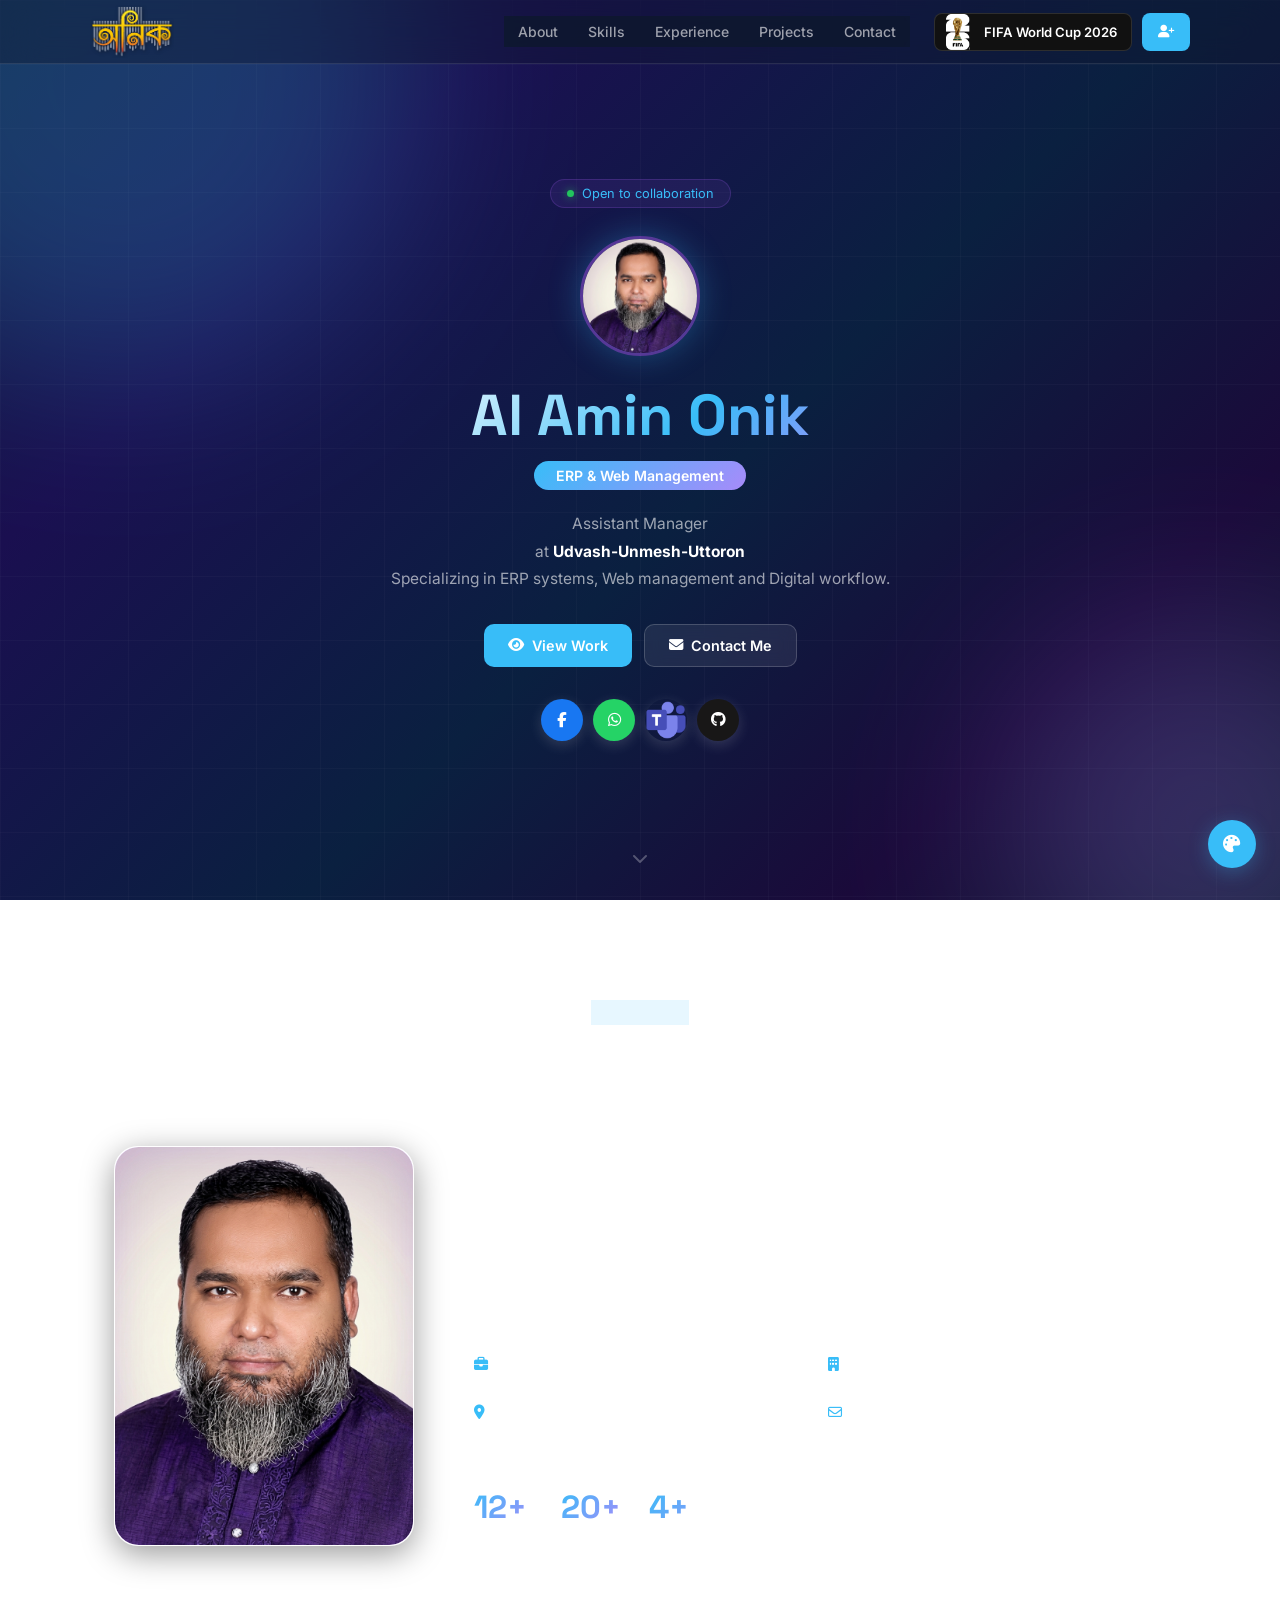
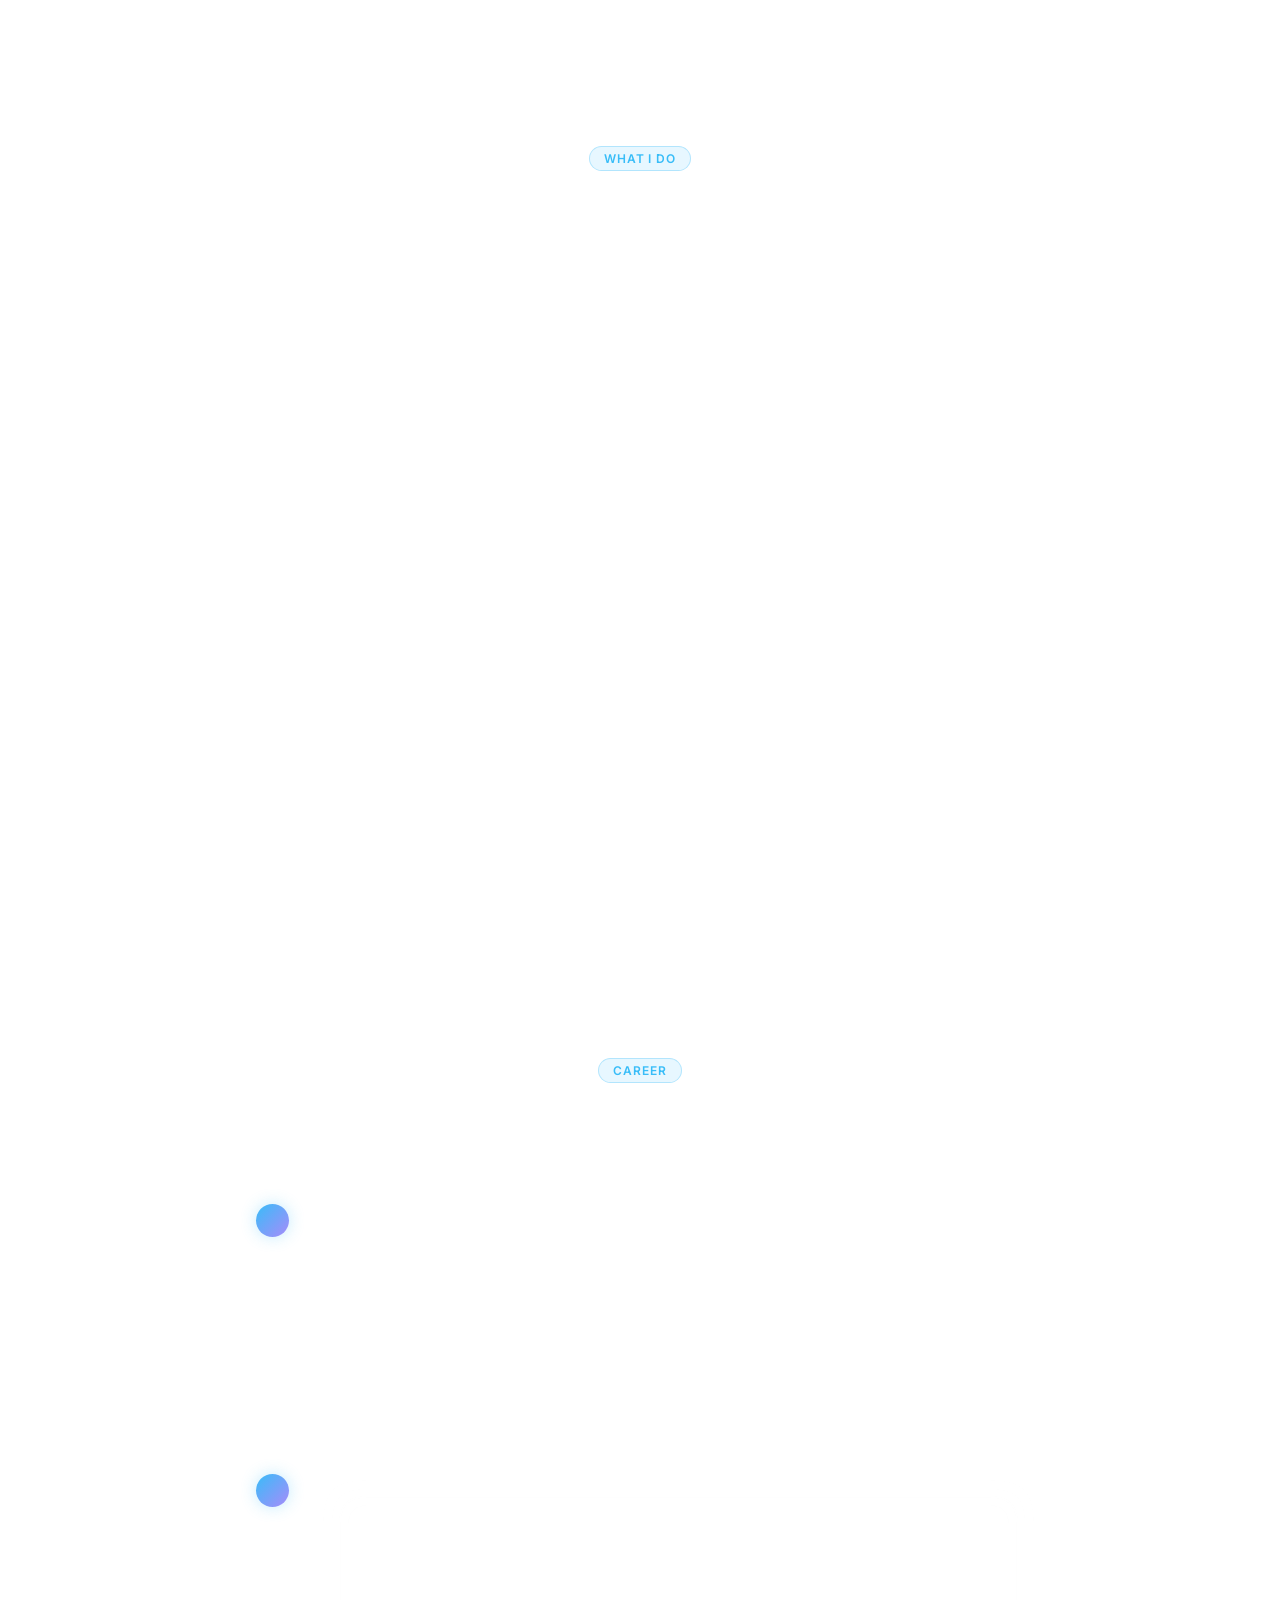
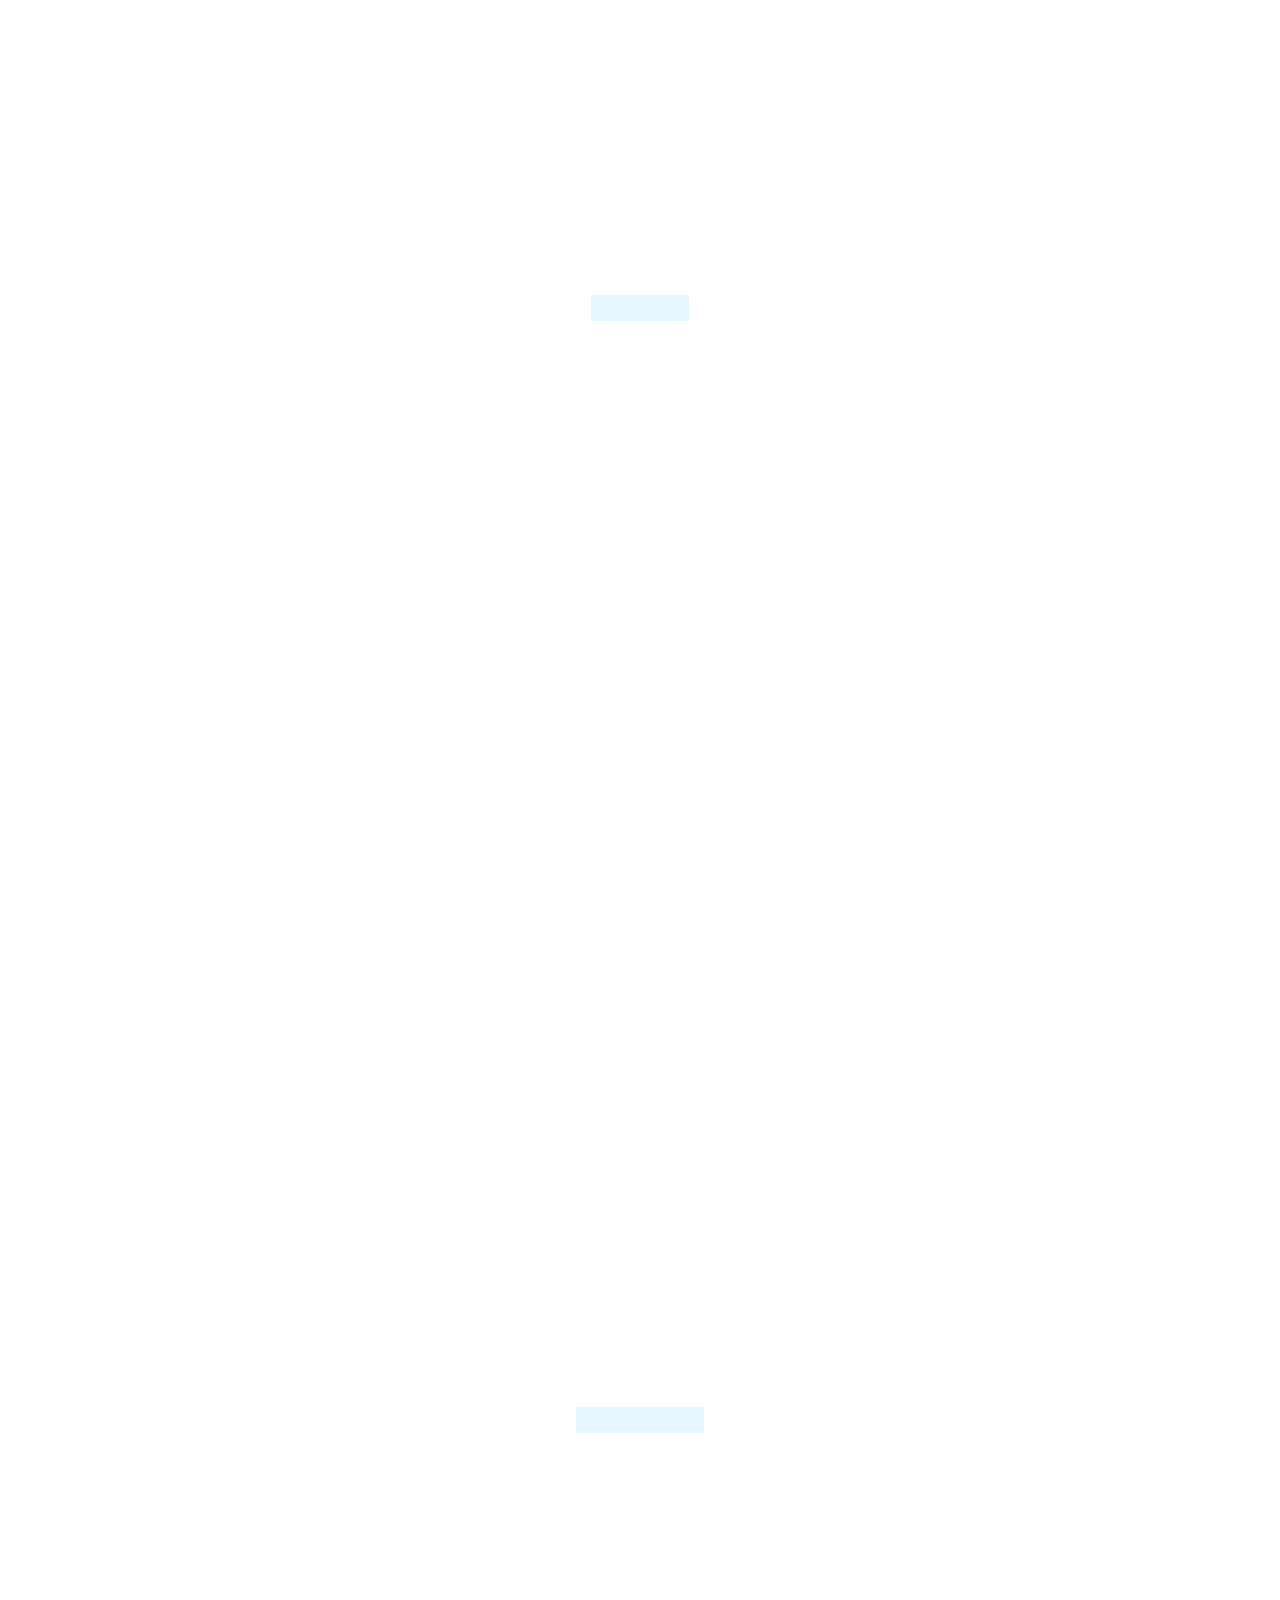
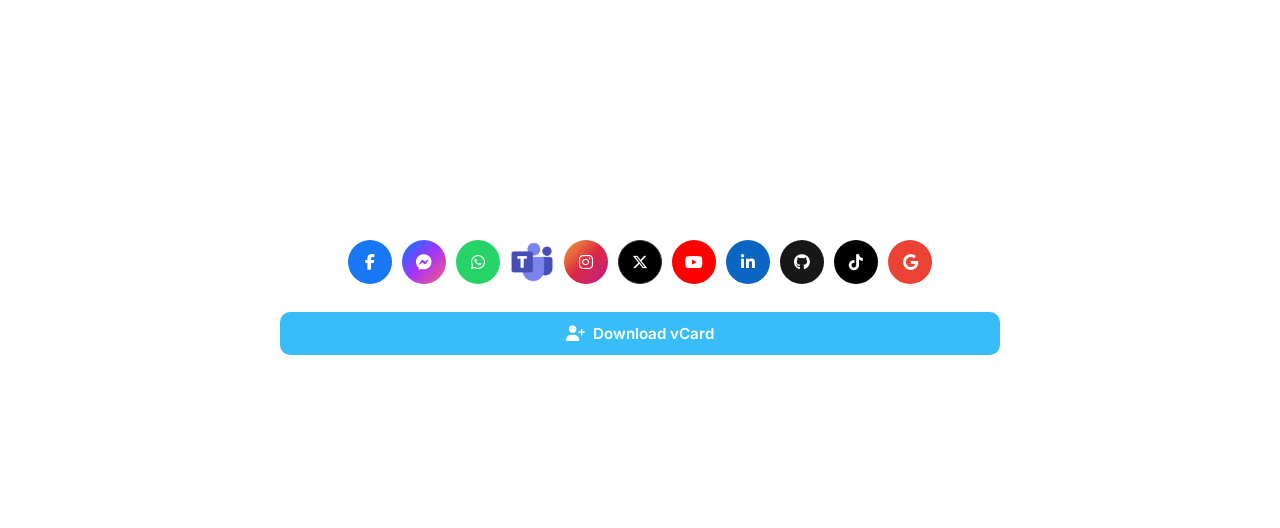
==== index.html @ 492d25c2 "Initial commit: Al Amin Onik Portfolio Dark & Modern single page portfolio with Glass theme default." ====
<!DOCTYPE html>
<html lang="en" data-theme="glass">
<head>
  <meta charset="UTF-8" />
  <meta name="viewport" content="width=device-width, initial-scale=1.0" />
  <meta name="description" content="Al Amin Onik – ERP & Web Management Professional | Portfolio" />

  <!-- Open Graph -->
  <meta property="og:title" content="Al Amin Onik – Portfolio" />
  <meta property="og:description" content="ERP & Web Management Professional | Assistant Manager at Udvash" />
  <meta property="og:image" content="assets/profile.jpg" />
  <meta property="og:type" content="profile" />

  <title>Al Amin Onik | Portfolio</title>
  <link rel="icon" type="image/png" href="assets/OnikLogo.png" />

  <!-- Font Awesome 6 -->
  <link rel="stylesheet" href="https://cdnjs.cloudflare.com/ajax/libs/font-awesome/6.5.1/css/all.min.css" />

  <!-- Google Fonts -->
  <link rel="preconnect" href="https://fonts.googleapis.com" />
  <link rel="preconnect" href="https://fonts.gstatic.com" crossorigin />
  <link href="https://fonts.googleapis.com/css2?family=Inter:wght@300;400;500;600;700;800&family=Space+Grotesk:wght@400;500;600;700&display=swap" rel="stylesheet" />

  <link rel="stylesheet" href="style.css" />
</head>
<body>

  <!-- ======= LOADER ======= -->
  <div id="loader">
    <div class="loader-inner">
      <img src="assets/OnikLogo.png" alt="Logo" class="loader-logo" />
      <div class="loader-bar"><div class="loader-progress"></div></div>
    </div>
  </div>

  <!-- ======= NAVBAR ======= -->
  <nav class="navbar" id="navbar">
    <div class="nav-container">
      <a href="#hero" class="nav-logo">
        <img src="assets/HeaderLogo.png" alt="Onik Logo" />
      </a>

      <ul class="nav-links" id="navLinks">
        <li><a href="#about"      class="nav-link">About</a></li>
        <li><a href="#skills"     class="nav-link">Skills</a></li>
        <li><a href="#experience" class="nav-link">Experience</a></li>
        <li><a href="#projects"   class="nav-link">Projects</a></li>
        <li><a href="#contact"    class="nav-link">Contact</a></li>
      </ul>

      <div class="nav-actions">
        <a href="https://onikcreation.github.io/fifa-world-cup-2026/index.html" target="_blank" rel="noopener" class="nav-fifa-btn">
          <img src="assets/FifaWC26Logo.png" alt="FIFA WC26" class="fifa-btn-logo" />
          <span>FIFA World Cup 2026</span>
        </a>
        <button type="button" class="download-vcf-btn" onclick="downloadVCard()" title="Download vCard">
          <i class="fa-solid fa-user-plus"></i>
        </button>
        <button type="button" class="hamburger" id="hamburger" aria-label="Toggle menu" aria-expanded="false">
          <span></span><span></span><span></span>
        </button>
      </div>
    </div>
  </nav>

  <!-- ======= HERO ======= -->
  <section id="hero" class="hero-section">
    <div class="hero-bg">
      <div class="hero-grid"></div>
      <div class="hero-glow glow-1"></div>
      <div class="hero-glow glow-2"></div>
    </div>

    <div class="container">
      <div class="hero-content">
        <div class="hero-badge">
          <span class="badge-dot"></span> Open to collaboration
        </div>

        <div class="hero-photo-wrap">
          <img src="assets/profile.jpg" alt="Al Amin Onik" class="hero-photo"
               onerror="this.onerror=null;this.src='assets/profile.svg'" />
        </div>

        <h1 class="hero-name">Al Amin Onik</h1>

        <div class="hero-title-wrap">
          <span class="hero-title">ERP &amp; Web Management</span>
        </div>

        <p class="hero-bio">
          Assistant Manager<br>
          at <strong>Udvash-Unmesh-Uttoron</strong><br>
          Specializing in ERP systems, Web management and Digital workflow.
        </p>

        <div class="hero-actions">
          <a href="#projects" class="btn btn-primary">
            <i class="fa-solid fa-eye"></i> View Work
          </a>
          <a href="#contact" class="btn btn-outline">
            <i class="fa-solid fa-envelope"></i> Contact Me
          </a>
        </div>

        <div class="hero-socials">
          <a href="https://www.facebook.com/onik786" target="_blank" rel="noopener" aria-label="Facebook" class="facebook">
            <i class="fa-brands fa-facebook-f"></i>
          </a>
          <a href="https://wa.me/8801313368630" target="_blank" rel="noopener" aria-label="WhatsApp" class="whatsapp">
            <i class="fa-brands fa-whatsapp"></i>
          </a>
          <a href="https://teams.live.com/l/invite/FEAz8-UecUYGnyGOQ?v=g1" target="_blank" rel="noopener" aria-label="Teams" class="teams">
            <img src="assets/teams.png" alt="Teams" />
          </a>
          <a href="https://github.com/onikcreation" target="_blank" rel="noopener" aria-label="GitHub" class="github">
            <i class="fa-brands fa-github"></i>
          </a>
        </div>
      </div>
    </div>

    <a href="#about" class="scroll-down" aria-label="Scroll to About">
      <i class="fa-solid fa-chevron-down"></i>
    </a>
  </section>

  <!-- ======= ABOUT ======= -->
  <section id="about" class="section about-section">
    <div class="container">
      <div class="section-header" data-aos>
        <span class="section-tag">Who I Am</span>
        <h2 class="section-title">About Me</h2>
      </div>

      <div class="about-grid" data-aos>
        <div class="about-image-wrap">
          <img src="assets/profile.jpg" alt="Al Amin Onik"
               onerror="this.onerror=null;this.src='assets/profile.svg'" />
          <div class="about-image-frame"></div>
        </div>

        <div class="about-content">
          <p class="about-text">
            I'm a tech-focused professional with hands-on experience in <strong>ERP systems</strong> and
            <strong>web management</strong>. Currently working as Assistant Manager at
            Udvash-Unmesh-Uttoron, one of Bangladesh's leading educational organizations.
          </p>
          <p class="about-text">
            My work involves managing enterprise software, overseeing web operations, and building
            digital solutions that streamline organizational workflows. I enjoy bridging the gap
            between technology and business needs.
          </p>

          <div class="about-details">
            <div class="about-detail-item">
              <i class="fa-solid fa-briefcase"></i>
              <div>
                <span class="detail-label">Current Role</span>
                <span class="detail-value">Asst. Manager ERP &amp; Web</span>
              </div>
            </div>
            <div class="about-detail-item">
              <i class="fa-solid fa-building"></i>
              <div>
                <span class="detail-label">Organization</span>
                <span class="detail-value">Udvash-Unmesh-Uttoron</span>
              </div>
            </div>
            <div class="about-detail-item">
              <i class="fa-solid fa-location-dot"></i>
              <div>
                <span class="detail-label">Location</span>
                <span class="detail-value">Dhaka, Bangladesh</span>
              </div>
            </div>
            <div class="about-detail-item">
              <i class="fa-regular fa-envelope"></i>
              <div>
                <span class="detail-label">Email</span>
                <span class="detail-value">anik@udvash.com</span>
              </div>
            </div>
          </div>

          <div class="about-stats">
            <div class="stat-item">
              <span class="stat-num">12+</span>
              <span class="stat-label">Years Exp.</span>
            </div>
            <div class="stat-item">
              <span class="stat-num">20+</span>
              <span class="stat-label">Projects</span>
            </div>
            <div class="stat-item">
              <span class="stat-num">4+</span>
              <span class="stat-label">Organizations</span>
            </div>
          </div>
        </div>
      </div>
    </div>
  </section>

  <!-- ======= SKILLS ======= -->
  <section id="skills" class="section skills-section">
    <div class="container">
      <div class="section-header" data-aos>
        <span class="section-tag">What I Do</span>
        <h2 class="section-title">Skills &amp; Expertise</h2>
      </div>

      <div class="skills-grid" data-aos>

        <div class="skill-card">
          <div class="skill-icon"><i class="fa-solid fa-server"></i></div>
          <h3>ERP Systems</h3>
          <p>Enterprise Resource Planning implementation, management, and support for large-scale organizations.</p>
          <div class="skill-tags">
            <span>ERP Management</span>
            <span>Database</span>
            <span>System Admin</span>
          </div>
        </div>

        <div class="skill-card">
          <div class="skill-icon"><i class="fa-solid fa-globe"></i></div>
          <h3>Web Management</h3>
          <p>Website management, content management systems, and web operations for institutional platforms.</p>
          <div class="skill-tags">
            <span>CMS</span>
            <span>WordPress</span>
            <span>Web Ops</span>
          </div>
        </div>

        <div class="skill-card">
          <div class="skill-icon"><i class="fa-solid fa-code"></i></div>
          <h3>Web Development</h3>
          <p>Building clean, responsive web interfaces with modern HTML, CSS, and JavaScript.</p>
          <div class="skill-tags">
            <span>HTML / CSS</span>
            <span>JavaScript</span>
            <span>Responsive</span>
          </div>
        </div>

        <div class="skill-card">
          <div class="skill-icon"><i class="fa-solid fa-users-gear"></i></div>
          <h3>Team Management</h3>
          <p>Leading technical teams, coordinating cross-functional projects, and managing IT operations.</p>
          <div class="skill-tags">
            <span>Leadership</span>
            <span>Coordination</span>
            <span>Operations</span>
          </div>
        </div>

        <div class="skill-card">
          <div class="skill-icon"><i class="fa-solid fa-chart-line"></i></div>
          <h3>Digital Strategy</h3>
          <p>Planning and executing digital transformation initiatives and process optimization.</p>
          <div class="skill-tags">
            <span>Process Design</span>
            <span>Analytics</span>
            <span>Automation</span>
          </div>
        </div>

        <div class="skill-card">
          <div class="skill-icon"><i class="fa-solid fa-shield-halved"></i></div>
          <h3>IT Administration</h3>
          <p>System administration, security management, and infrastructure maintenance.</p>
          <div class="skill-tags">
            <span>Security</span>
            <span>Networking</span>
            <span>Maintenance</span>
          </div>
        </div>

      </div>
    </div>
  </section>

  <!-- ======= EXPERIENCE ======= -->
  <section id="experience" class="section experience-section">
    <div class="container">
      <div class="section-header" data-aos>
        <span class="section-tag">Career</span>
        <h2 class="section-title">Work Experience</h2>
      </div>

      <div class="timeline" data-aos>

        <div class="timeline-item">
          <div class="timeline-dot"></div>
          <div class="timeline-card">
            <div class="timeline-header">
              <div>
                <h3 class="timeline-role">Assistant Manager – ERP &amp; Web Management</h3>
                <p class="timeline-company">
                  <i class="fa-solid fa-building"></i> Udvash-Unmesh-Uttoron
                </p>
              </div>
              <span class="timeline-period">2022 — Present</span>
            </div>
            <ul class="timeline-duties">
              <li>Managing ERP systems and overseeing institutional web operations</li>
              <li>Coordinating technical teams for system maintenance and upgrades</li>
              <li>Developing and maintaining the organization's web platforms</li>
              <li>Streamlining digital workflows and internal processes</li>
            </ul>
            <div class="timeline-tags">
              <span>ERP</span><span>Web Management</span><span>Team Leadership</span>
            </div>
          </div>
        </div>

        <!-- এখানে আরও experience যোগ করুন -->
        <div class="timeline-item">
          <div class="timeline-dot"></div>
          <div class="timeline-card placeholder-card">
            <div class="timeline-header">
              <div>
                <h3 class="timeline-role">Previous Role</h3>
                <p class="timeline-company">
                  <i class="fa-solid fa-building"></i> Company Name
                </p>
              </div>
              <span class="timeline-period">Year — Year</span>
            </div>
            <ul class="timeline-duties">
              <li>Responsibility description</li>
              <li>Key achievement or task</li>
            </ul>
            <div class="timeline-tags">
              <span>Skill</span><span>Tool</span>
            </div>
          </div>
        </div>

      </div>
    </div>
  </section>

  <!-- ======= PROJECTS ======= -->
  <section id="projects" class="section projects-section">
    <div class="container">
      <div class="section-header" data-aos>
        <span class="section-tag">My Work</span>
        <h2 class="section-title">Projects</h2>
      </div>

      <div class="projects-grid" data-aos>

        <div class="project-card">
          <div class="project-icon"><i class="fa-solid fa-futbol"></i></div>
          <div class="project-content">
            <h3>FIFA World Cup 2026</h3>
            <p>FIFA World Cup 2026 সম্পর্কিত একটি ওয়েব প্রজেক্ট — গ্রুপ, ম্যাচ, দল ও টুর্নামেন্টের তথ্য সুন্দরভাবে উপস্থাপন করা হয়েছে।</p>
            <div class="project-tags">
              <span>HTML</span><span>CSS</span><span>JavaScript</span>
            </div>
            <div class="project-links">
              <a href="https://github.com/onikcreation/fifa-world-cup-2026" target="_blank" rel="noopener" class="project-link"><i class="fa-brands fa-github"></i> Code</a>
              <a href="https://onikcreation.github.io/fifa-world-cup-2026/index.html" target="_blank" rel="noopener" class="project-link primary"><i class="fa-solid fa-arrow-up-right-from-square"></i> Live</a>
            </div>
          </div>
        </div>

        <div class="project-card">
          <div class="project-icon"><i class="fa-solid fa-id-card"></i></div>
          <div class="project-content">
            <h3>Digital Business Card</h3>
            <p>A mobile-first digital vCard with contact info, social links, and .vcf download. Built with pure HTML/CSS/JS and hosted on GitHub Pages.</p>
            <div class="project-tags">
              <span>HTML</span><span>CSS</span><span>JavaScript</span>
            </div>
            <div class="project-links">
              <a href="#" class="project-link"><i class="fa-brands fa-github"></i> Code</a>
              <a href="https://onikcreation.github.io/Digital_V_Card/" target="_blank" rel="noopener" class="project-link primary"><i class="fa-solid fa-arrow-up-right-from-square"></i> Live</a>
            </div>
          </div>
        </div>

        <div class="project-card">
          <div class="project-icon"><i class="fa-solid fa-train"></i></div>
          <div class="project-content">
            <h3>BD Train Ticket Booker</h3>
            <p>Bangladesh Railway-এর e-ticketing সাইটে স্বয়ংক্রিয়ভাবে টিকেট বুক করার Chrome Extension। Two-phase seat selection logic, auto form fill, এবং real-time availability check সহ।</p>
            <div class="project-tags">
              <span>JavaScript</span><span>Chrome Extension</span><span>Automation</span>
            </div>
            <div class="project-links">
              <a href="#" class="project-link disabled"><i class="fa-brands fa-github"></i> Code</a>
              <a href="#" class="project-link disabled"><i class="fa-solid fa-puzzle-piece"></i> Extension</a>
            </div>
          </div>
        </div>

        <div class="project-card">
          <div class="project-icon"><i class="fa-solid fa-graduation-cap"></i></div>
          <div class="project-content">
            <h3>DU Result Scraper</h3>
            <p>ঢাকা বিশ্ববিদ্যালয়ের ভর্তি পরীক্ষার ফলাফল স্বয়ংক্রিয়ভাবে অনুসন্ধান ও প্রদর্শনের টুল। Selenium WebDriver ও tkinter GUI দিয়ে তৈরি, একাধিক unit সাপোর্ট করে।</p>
            <div class="project-tags">
              <span>Python</span><span>Selenium</span><span>tkinter</span>
            </div>
            <div class="project-links">
              <a href="#" class="project-link"><i class="fa-brands fa-github"></i> Code</a>
              <a href="#" class="project-link disabled"><i class="fa-solid fa-desktop"></i> Desktop App</a>
            </div>
          </div>
        </div>

        <div class="project-card">
          <div class="project-icon"><i class="fa-solid fa-dice"></i></div>
          <div class="project-content">
            <h3>Random Number Picker</h3>
            <p>Animated slot-machine effect সহ স্টুডেন্ট র‍্যান্ডমলি সিলেক্ট করার desktop application। BCS spin mode, fullscreen responsive layout, এবং customtkinter দিয়ে তৈরি।</p>
            <div class="project-tags">
              <span>Python</span><span>customtkinter</span><span>GUI</span>
            </div>
            <div class="project-links">
              <a href="#" class="project-link"><i class="fa-brands fa-github"></i> Code</a>
              <a href="#" class="project-link disabled"><i class="fa-solid fa-desktop"></i> Desktop App</a>
            </div>
          </div>
        </div>

        <div class="project-card">
          <div class="project-icon"><i class="fa-solid fa-file-excel"></i></div>
          <div class="project-content">
            <h3>Excel Automation Tools</h3>
            <p>pandas দিয়ে তৈরি Excel automation toolkit। মোবাইল নম্বর ম্যাচিং, HSC ডেটা district-wise aggregation, এবং merged cell থেকে branch-row-count extraction সহ।</p>
            <div class="project-tags">
              <span>Python</span><span>pandas</span><span>openpyxl</span>
            </div>
            <div class="project-links">
              <a href="#" class="project-link disabled"><i class="fa-brands fa-github"></i> Code</a>
              <a href="#" class="project-link disabled"><i class="fa-solid fa-puzzle-piece"></i> Extension</a>
            </div>
          </div>
        </div>

      </div>

      <p class="projects-more">And More.....</p>

    </div>
  </section>

  <!-- ======= CONTACT ======= -->
  <section id="contact" class="section contact-section">
    <div class="container">
      <div class="section-header" data-aos>
        <span class="section-tag">Get In Touch</span>
        <h2 class="section-title">Contact</h2>
      </div>

      <div class="contact-body" data-aos>
        <p class="contact-intro">
          Feel free to reach out for professional inquiries, collaborations, or just a chat!
        </p>

        <div class="contact-items">
          <a href="tel:+8801313368630" class="contact-card">
            <div class="contact-card-icon"><i class="fa-solid fa-phone"></i></div>
            <div>
              <span class="contact-card-label">Mobile (Office)</span>
              <span class="contact-card-value">+8801313368630</span>
            </div>
          </a>
          <a href="tel:+8801675547466" class="contact-card">
            <div class="contact-card-icon"><i class="fa-solid fa-phone-volume"></i></div>
            <div>
              <span class="contact-card-label">Mobile (Personal)</span>
              <span class="contact-card-value">+8801675547466</span>
            </div>
          </a>
          <a href="mailto:anik@udvash.com" class="contact-card">
            <div class="contact-card-icon"><i class="fa-regular fa-envelope"></i></div>
            <div>
              <span class="contact-card-label">Email</span>
              <span class="contact-card-value">anik@udvash.com</span>
            </div>
          </a>
          <a href="https://www.udvash.com" target="_blank" rel="noopener" class="contact-card">
            <div class="contact-card-icon"><i class="fa-solid fa-globe"></i></div>
            <div>
              <span class="contact-card-label">Website</span>
              <span class="contact-card-value">www.udvash.com</span>
            </div>
          </a>
        </div>

        <div class="social-links-block">
          <h3 class="social-heading">Find me on</h3>
          <div class="social-row">
            <a href="https://www.facebook.com/onik786"    class="social-icon facebook"  target="_blank" rel="noopener" aria-label="Facebook"><i class="fa-brands fa-facebook-f"></i></a>
            <a href="https://m.me/onik786"                class="social-icon messenger" target="_blank" rel="noopener" aria-label="Messenger"><i class="fa-brands fa-facebook-messenger"></i></a>
            <a href="https://wa.me/8801313368630"          class="social-icon whatsapp"  target="_blank" rel="noopener" aria-label="WhatsApp"><i class="fa-brands fa-whatsapp"></i></a>
            <a href="https://teams.live.com/l/invite/FEAz8-UecUYGnyGOQ?v=g1" class="social-icon teams" target="_blank" rel="noopener" aria-label="Teams"><img src="assets/teams.png" alt="Teams" /></a>
            <a href="https://www.instagram.com/imonik786" class="social-icon instagram" target="_blank" rel="noopener" aria-label="Instagram"><i class="fa-brands fa-instagram"></i></a>
            <a href="https://x.com/"                      class="social-icon twitter"   target="_blank" rel="noopener" aria-label="X / Twitter"><i class="fa-brands fa-x-twitter"></i></a>
            <a href="https://www.youtube.com/@MillennialOnik" class="social-icon youtube" target="_blank" rel="noopener" aria-label="YouTube"><i class="fa-brands fa-youtube"></i></a>
            <a href="https://www.linkedin.com/in/onik786/"            class="social-icon linkedin"  target="_blank" rel="noopener" aria-label="LinkedIn"><i class="fa-brands fa-linkedin-in"></i></a>
            <a href="https://github.com/onikcreation"                 class="social-icon github"    target="_blank" rel="noopener" aria-label="GitHub"><i class="fa-brands fa-github"></i></a>
            <a href="https://www.tiktok.com/@onik.786"             class="social-icon tiktok"    target="_blank" rel="noopener" aria-label="TikTok"><i class="fa-brands fa-tiktok"></i></a>
            <a href="mailto:anik@udvash.com"              class="social-icon gmail"                     aria-label="Gmail"><i class="fa-brands fa-google"></i></a>
          </div>
        </div>

        <button type="button" class="btn btn-primary vcard-download-btn" onclick="downloadVCard()">
          <i class="fa-solid fa-user-plus"></i> Download vCard
        </button>
      </div>
    </div>
  </section>

  <!-- ======= FOOTER ======= -->
  <footer class="footer">
    <div class="container">
      <p>© <span id="year"></span> Al Amin Onik &nbsp;·&nbsp; Designed &amp; Built with passion</p>
    </div>
  </footer>

  <!-- ======= THEME SWITCHER ======= -->
  <div class="theme-switcher" id="themeSwitcher">
    <button type="button" class="theme-toggle-btn" id="themeToggleBtn" aria-label="Change theme">
      <i class="fa-solid fa-palette"></i>
    </button>
    <div class="theme-panel" id="themePanel">
      <span class="theme-panel-title">Theme</span>
      <div class="theme-opts">
        <button type="button" class="theme-opt active" data-theme="glass">
          <span class="t-swatch sw-glass"></span> Glass
        </button>
        <button type="button" class="theme-opt" data-theme="dark">
          <span class="t-swatch sw-dark"></span> Dark
        </button>
        <button type="button" class="theme-opt" data-theme="light">
          <span class="t-swatch sw-light"></span> Light
        </button>
        <button type="button" class="theme-opt" data-theme="purple">
          <span class="t-swatch sw-purple"></span> Purple
        </button>
        <button type="button" class="theme-opt" data-theme="cyber">
          <span class="t-swatch sw-cyber"></span> Cyber
        </button>
      </div>

      <!-- Color Palette Customizer -->
      <div class="cp-section">
        <span class="theme-panel-title">Palette</span>
        <div class="cp-row">
          <label class="cp-item" title="Primary accent color">
            <input type="color" id="cpAccent" />
            <span>Primary</span>
          </label>
          <label class="cp-item" title="Secondary accent color">
            <input type="color" id="cpAccent2" />
            <span>Secondary</span>
          </label>
          <label class="cp-item" title="Background color">
            <input type="color" id="cpBg" />
            <span>BG</span>
          </label>
        </div>
        <button type="button" id="cpReset" class="cp-reset-btn">↺ Reset Colors</button>
      </div>
    </div>
  </div>

  <script src="app.js"></script>
</body>
</html>
---- style.css ----
/* =============================================
   Portfolio / style.css
   Author  : Al Amin Onik (oNiK)
   Theme   : Dark & Modern
   ============================================= */

/* ---------- CSS Variables ---------- */
:root {
  /* Brand */
  --accent        : #9B59E8;
  --accent-dark   : #7c3aed;
  --accent-2      : #E31E24;
  --accent-glow   : rgba(155, 89, 232, 0.28);

  /* Backgrounds */
  --bg            : #0a0a0f;
  --bg-card       : #111118;
  --bg-elevated   : #1a1a24;
  --bg-border     : rgba(255, 255, 255, 0.08);

  /* Text */
  --text          : #e8e8f0;
  --text-muted    : #7878a0;
  --text-faint    : #444460;

  /* Misc */
  --radius        : 12px;
  --radius-lg     : 20px;
  --shadow        : 0 4px 30px rgba(0, 0, 0, 0.5);
  --transition    : 0.25s ease;
  --font-main     : 'Inter', system-ui, sans-serif;
  --font-heading  : 'Space Grotesk', 'Inter', sans-serif;
  --max-width     : 1100px;
}

/* ---------- Reset ---------- */
*, *::before, *::after { box-sizing: border-box; margin: 0; padding: 0; }

html { scroll-behavior: smooth; }

body {
  font-family: var(--font-main);
  background: var(--bg);
  color: var(--text);
  min-height: 100vh;
  -webkit-font-smoothing: antialiased;
  overflow-x: hidden;
}

a { text-decoration: none; color: inherit; }

/* ---------- Loader ---------- */
#loader {
  position: fixed;
  inset: 0;
  background: var(--bg);
  display: flex;
  align-items: center;
  justify-content: center;
  z-index: 9999;
}

.loader-inner {
  display: flex;
  flex-direction: column;
  align-items: center;
  gap: 20px;
}

.loader-logo {
  width: 160px;
  height: auto;
  animation: pulse 1s ease-in-out infinite alternate;
}

.loader-bar {
  width: 160px;
  height: 3px;
  background: var(--bg-elevated);
  border-radius: 99px;
  overflow: hidden;
}

.loader-progress {
  width: 100%;
  height: 100%;
  background: linear-gradient(90deg, var(--accent), var(--accent-2));
  border-radius: 99px;
  transform: scaleX(0);
  transform-origin: left;
  animation: loadbar 1.3s ease forwards;
}

@keyframes loadbar {
  from { transform: scaleX(0); }
  to   { transform: scaleX(1); }
}

@keyframes pulse {
  from { opacity: 0.5; transform: scale(0.96); }
  to   { opacity: 1;   transform: scale(1.04); }
}

/* ---------- Container ---------- */
.container {
  max-width: var(--max-width);
  margin: 0 auto;
  padding: 0 24px;
}

/* ---------- Navbar ---------- */
.navbar {
  position: fixed;
  top: 0; left: 0; right: 0;
  z-index: 1000;
  height: 64px;
  display: flex;
  align-items: center;
  padding: 0 24px;
  background: rgba(10, 10, 15, 0.35);
  -webkit-backdrop-filter: blur(12px);
  backdrop-filter: blur(12px);
  border-bottom: 1px solid rgba(255, 255, 255, 0.07);
}

.nav-container {
  max-width: var(--max-width);
  width: 100%;
  margin: 0 auto;
  display: flex;
  align-items: center;
  gap: 8px;
}

.nav-logo {
  display: flex;
  align-items: center;
  gap: 10px;
  font-family: var(--font-heading);
  font-weight: 700;
  font-size: 1.1rem;
  color: var(--text);
  flex-shrink: 0;
  margin-right: auto;
}

.nav-logo img { width: auto; height: 54px; object-fit: contain; }

.nav-links {
  display: flex;
  list-style: none;
  gap: 2px;
}

.nav-link {
  display: block;
  padding: 7px 14px;
  border-radius: 8px;
  font-size: 0.875rem;
  font-weight: 500;
  color: var(--text-muted);
  transition: color var(--transition), background var(--transition);
}

.nav-link:hover,
.nav-link.active {
  color: var(--text);
  background: var(--bg-elevated);
}

.nav-actions {
  display: flex;
  align-items: center;
  gap: 10px;
  margin-left: 16px;
}

.nav-fifa-btn {
  display: inline-flex;
  align-items: center;
  gap: 8px;
  height: 38px;
  padding: 0 14px 0 5px;
  background: #111;
  color: #fff;
  border-radius: 8px;
  font-size: 0.82rem;
  font-weight: 600;
  white-space: nowrap;
  border: 1px solid rgba(255,255,255,0.12);
  transition: opacity var(--transition), transform var(--transition);
}

.nav-fifa-btn:hover {
  opacity: 0.85;
  transform: translateY(-1px);
}

.fifa-btn-logo {
  width: 36px;
  height: 36px;
  object-fit: contain;
  display: block;
}

@media (max-width: 640px) {
  .nav-fifa-btn span { display: none; }
  .fifa-btn-logo { width: 28px; height: 28px; }
}

.download-vcf-btn {
  display: inline-flex;
  align-items: center;
  gap: 6px;
  height: 38px;
  padding: 0 16px;
  background: var(--accent);
  color: #fff;
  border: none;
  border-radius: 8px;
  font-size: 0.82rem;
  font-weight: 600;
  cursor: pointer;
  font-family: inherit;
  transition: background var(--transition), transform var(--transition);
}

.download-vcf-btn:hover {
  background: var(--accent-dark);
  transform: translateY(-1px);
}

/* Hamburger */
.hamburger {
  display: none;
  flex-direction: column;
  gap: 5px;
  background: none;
  border: none;
  cursor: pointer;
  padding: 6px;
  border-radius: 6px;
  transition: background var(--transition);
}

.hamburger:hover { background: var(--bg-elevated); }

.hamburger span {
  display: block;
  width: 22px;
  height: 2px;
  background: var(--text);
  border-radius: 99px;
  transition: transform var(--transition), opacity var(--transition);
}

.hamburger.open span:nth-child(1) { transform: translateY(7px) rotate(45deg); }
.hamburger.open span:nth-child(2) { opacity: 0; }
.hamburger.open span:nth-child(3) { transform: translateY(-7px) rotate(-45deg); }

/* ---------- Sections ---------- */
.section { padding: 100px 0; }

.section-header {
  text-align: center;
  margin-bottom: 60px;
}

.section-tag {
  display: inline-block;
  padding: 4px 14px;
  background: rgba(155, 89, 232, 0.12);
  color: var(--accent);
  border: 1px solid rgba(155, 89, 232, 0.28);
  border-radius: 99px;
  font-size: 0.75rem;
  font-weight: 600;
  letter-spacing: 0.08em;
  text-transform: uppercase;
  margin-bottom: 12px;
}

.section-title {
  font-family: var(--font-heading);
  font-size: clamp(1.8rem, 4vw, 2.4rem);
  font-weight: 700;
  color: var(--text);
}

/* ---------- Buttons ---------- */
.btn {
  display: inline-flex;
  align-items: center;
  gap: 8px;
  padding: 12px 24px;
  border-radius: 10px;
  font-size: 0.9rem;
  font-weight: 600;
  cursor: pointer;
  border: none;
  font-family: inherit;
  transition: background var(--transition), transform var(--transition), box-shadow var(--transition);
}

.btn-primary {
  background: var(--accent);
  color: #fff;
}

.btn-primary:hover {
  background: var(--accent-dark);
  transform: translateY(-2px);
  box-shadow: 0 8px 25px var(--accent-glow);
}

.btn-outline {
  background: transparent;
  color: var(--text);
  border: 1px solid var(--bg-border);
}

.btn-outline:hover {
  background: var(--bg-elevated);
  transform: translateY(-2px);
}

/* ---------- Scroll Animations ---------- */
[data-aos] {
  opacity: 0;
  transform: translateY(28px);
  transition: opacity 0.65s ease, transform 0.65s ease;
}

[data-aos].aos-visible {
  opacity: 1;
  transform: translateY(0);
}

/* ---------- HERO ---------- */
.hero-section {
  min-height: 100vh;
  display: flex;
  align-items: center;
  justify-content: center;
  position: relative;
  padding: 100px 0 80px;
  text-align: center;
  overflow: hidden;
}

/* Decorative background */
.hero-bg { position: absolute; inset: 0; pointer-events: none; }

.hero-grid {
  position: absolute;
  inset: 0;
  background-image:
    linear-gradient(rgba(255,255,255,0.025) 1px, transparent 1px),
    linear-gradient(90deg, rgba(255,255,255,0.025) 1px, transparent 1px);
  background-size: 64px 64px;
}

.hero-glow {
  position: absolute;
  border-radius: 50%;
  filter: blur(90px);
  opacity: 0.22;
}

.glow-1 {
  width: 600px; height: 600px;
  top: -220px; left: -180px;
  background: var(--accent);
}

.glow-2 {
  width: 400px; height: 400px;
  bottom: -120px; right: -120px;
  background: var(--accent-2);
}

.hero-content {
  position: relative;
  z-index: 1;
  max-width: 640px;
  margin: 0 auto;
  padding: 0 16px;
}

.hero-badge {
  display: inline-flex;
  align-items: center;
  gap: 8px;
  padding: 6px 16px;
  background: rgba(155, 89, 232, 0.1);
  border: 1px solid rgba(155, 89, 232, 0.22);
  border-radius: 99px;
  font-size: 0.8rem;
  color: var(--accent);
  margin-bottom: 28px;
}

.badge-dot {
  width: 7px;
  height: 7px;
  border-radius: 50%;
  background: #22c55e;
  box-shadow: 0 0 8px rgba(34, 197, 94, 0.7);
  animation: blink 2s ease infinite;
}

@keyframes blink {
  0%, 100% { opacity: 1; }
  50%       { opacity: 0.3; }
}

.hero-photo-wrap { margin-bottom: 24px; }

.hero-photo {
  width: 120px;
  height: 120px;
  border-radius: 50%;
  border: 3px solid rgba(155, 89, 232, 0.5);
  object-fit: cover;
  box-shadow: 0 0 32px var(--accent-glow);
}

.hero-name {
  font-family: var(--font-heading);
  font-size: clamp(2.2rem, 6vw, 3.6rem);
  font-weight: 800;
  line-height: 1.1;
  margin-bottom: 14px;
  background: linear-gradient(135deg, var(--text) 30%, var(--text-muted) 100%);
  -webkit-background-clip: text;
  -webkit-text-fill-color: transparent;
  background-clip: text;
}

.hero-title-wrap { margin-bottom: 20px; }

.hero-title {
  display: inline-block;
  padding: 6px 22px;
  background: linear-gradient(135deg, var(--accent), var(--accent-2));
  border-radius: 99px;
  font-size: 0.88rem;
  font-weight: 600;
  color: #fff;
}

.hero-bio {
  color: var(--text-muted);
  font-size: 0.97rem;
  line-height: 1.75;
  margin-bottom: 32px;
  max-width: 500px;
  margin-left: auto;
  margin-right: auto;
}

.hero-bio strong { color: var(--text); }

.hero-actions {
  display: flex;
  gap: 12px;
  justify-content: center;
  flex-wrap: wrap;
  margin-bottom: 32px;
}

.hero-socials {
  display: flex;
  gap: 10px;
  justify-content: center;
}

.hero-socials a {
  width: 42px;
  height: 42px;
  border-radius: 50%;
  border: none;
  display: flex;
  align-items: center;
  justify-content: center;
  color: #fff;
  font-size: 0.95rem;
  box-shadow: 0 4px 14px rgba(255,255,255,0.15);
  transition: all var(--transition);
}

.hero-socials a:hover {
  transform: translateY(-3px) scale(1.08);
  box-shadow: 0 6px 18px rgba(0,0,0,0.3);
}

.hero-socials .teams img {
  width: 100%;
  height: 100%;
  object-fit: contain;
  display: block;
}

.scroll-down {
  position: absolute;
  bottom: 32px;
  left: 50%;
  transform: translateX(-50%);
  color: var(--text-faint);
  font-size: 1rem;
  z-index: 1;
  animation: bounce 2s ease infinite;
}

@keyframes bounce {
  0%, 100% { transform: translateX(-50%) translateY(0); }
  50%       { transform: translateX(-50%) translateY(8px); }
}

/* ---------- ABOUT ---------- */
.about-section { background: var(--bg-card); }

.about-grid {
  display: grid;
  grid-template-columns: 300px 1fr;
  gap: 60px;
  align-items: start;
}

.about-image-wrap {
  position: relative;
  border-radius: var(--radius-lg);
  overflow: hidden;
  aspect-ratio: 3 / 4;
}

.about-image-wrap img {
  width: 100%;
  height: 100%;
  object-fit: cover;
  border-radius: var(--radius-lg);
  display: block;
  transition: none;
}

.about-image-wrap:hover img {
  transform: scaleX(-1);
}

.about-image-frame {
  position: absolute;
  inset: 0;
  border-radius: var(--radius-lg);
  box-shadow:
    inset 0 0 40px rgba(155, 89, 232, 0.18),
    0 0 0 1px rgba(155, 89, 232, 0.2);
  pointer-events: none;
}

.about-text {
  color: var(--text-muted);
  font-size: 0.94rem;
  line-height: 1.8;
  margin-bottom: 18px;
}

.about-text strong { color: var(--text); }

.about-details {
  display: grid;
  grid-template-columns: 1fr 1fr;
  gap: 16px;
  margin: 28px 0;
}

.about-detail-item {
  display: flex;
  align-items: flex-start;
  gap: 12px;
}

.about-detail-item i {
  color: var(--accent);
  margin-top: 3px;
  width: 15px;
  font-size: 0.88rem;
  flex-shrink: 0;
}

.about-detail-item div {
  display: flex;
  flex-direction: column;
  gap: 2px;
}

.detail-label {
  font-size: 0.7rem;
  color: var(--text-faint);
  text-transform: uppercase;
  letter-spacing: 0.07em;
}

.detail-value {
  font-size: 0.86rem;
  color: var(--text);
  font-weight: 500;
}

.about-stats {
  display: flex;
  gap: 28px;
  padding-top: 24px;
  border-top: 1px solid var(--bg-border);
}

.stat-item {
  display: flex;
  flex-direction: column;
  gap: 4px;
}

.stat-num {
  font-family: var(--font-heading);
  font-size: 2rem;
  font-weight: 700;
  background: linear-gradient(135deg, var(--accent), var(--accent-2));
  -webkit-background-clip: text;
  -webkit-text-fill-color: transparent;
  background-clip: text;
}

.stat-label {
  font-size: 0.75rem;
  color: var(--text-muted);
}

/* ---------- SKILLS ---------- */
.skills-section { background: var(--bg); }

.skills-grid {
  display: grid;
  grid-template-columns: repeat(3, 1fr);
  gap: 20px;
}

.skill-card {
  background: var(--bg-card);
  border: 1px solid var(--bg-border);
  border-radius: var(--radius-lg);
  padding: 28px 24px;
  transition: border-color var(--transition), transform var(--transition), box-shadow var(--transition);
}

.skill-card:hover {
  border-color: rgba(155, 89, 232, 0.35);
  transform: translateY(-4px);
  box-shadow: 0 12px 40px rgba(155, 89, 232, 0.08);
}

.skill-icon {
  width: 48px;
  height: 48px;
  border-radius: 12px;
  background: rgba(155, 89, 232, 0.1);
  border: 1px solid rgba(155, 89, 232, 0.18);
  display: flex;
  align-items: center;
  justify-content: center;
  font-size: 1.2rem;
  color: var(--accent);
  margin-bottom: 18px;
}

.skill-card h3 {
  font-family: var(--font-heading);
  font-size: 1rem;
  font-weight: 600;
  color: var(--text);
  margin-bottom: 10px;
}

.skill-card p {
  font-size: 0.84rem;
  color: var(--text-muted);
  line-height: 1.65;
  margin-bottom: 18px;
}

.skill-tags {
  display: flex;
  flex-wrap: wrap;
  gap: 6px;
}

.skill-tags span {
  padding: 3px 11px;
  background: var(--bg-elevated);
  border-radius: 99px;
  font-size: 0.71rem;
  color: var(--text-muted);
}

/* ---------- EXPERIENCE ---------- */
.experience-section { background: var(--bg-card); }

.timeline {
  max-width: 800px;
  margin: 0 auto;
  position: relative;
  padding-left: 16px;
}

.timeline::before {
  content: '';
  position: absolute;
  left: 16px;
  top: 16px;
  bottom: 16px;
  width: 1px;
  background: var(--bg-border);
}

.timeline-item {
  display: flex;
  gap: 28px;
  margin-bottom: 28px;
  position: relative;
}

.timeline-dot {
  width: 33px;
  height: 33px;
  border-radius: 50%;
  background: linear-gradient(135deg, var(--accent), var(--accent-2));
  flex-shrink: 0;
  z-index: 1;
  box-shadow: 0 0 16px var(--accent-glow);
  margin-top: 0;
}

.timeline-card {
  background: var(--bg-elevated);
  border: 1px solid var(--bg-border);
  border-radius: var(--radius-lg);
  padding: 24px;
  flex: 1;
  transition: border-color var(--transition);
}

.timeline-card:hover { border-color: rgba(155, 89, 232, 0.3); }

.placeholder-card { opacity: 0.5; }

.timeline-header {
  display: flex;
  justify-content: space-between;
  align-items: flex-start;
  gap: 16px;
  margin-bottom: 16px;
  flex-wrap: wrap;
}

.timeline-role {
  font-family: var(--font-heading);
  font-size: 1rem;
  font-weight: 600;
  color: var(--text);
  margin-bottom: 5px;
}

.timeline-company {
  font-size: 0.84rem;
  color: var(--accent);
  display: flex;
  align-items: center;
  gap: 6px;
}

.timeline-period {
  font-size: 0.78rem;
  color: var(--text-faint);
  white-space: nowrap;
  padding: 4px 12px;
  background: var(--bg-card);
  border-radius: 99px;
  flex-shrink: 0;
}

.timeline-duties {
  list-style: none;
  margin-bottom: 16px;
}

.timeline-duties li {
  font-size: 0.84rem;
  color: var(--text-muted);
  padding: 4px 0 4px 18px;
  position: relative;
}

.timeline-duties li::before {
  content: '→';
  position: absolute;
  left: 0;
  color: var(--accent);
  font-size: 0.8rem;
}

.timeline-tags {
  display: flex;
  flex-wrap: wrap;
  gap: 6px;
}

.timeline-tags span {
  padding: 3px 11px;
  background: rgba(155, 89, 232, 0.1);
  border: 1px solid rgba(155, 89, 232, 0.2);
  border-radius: 99px;
  font-size: 0.71rem;
  color: var(--accent);
}

/* ---------- PROJECTS ---------- */
.projects-section { background: var(--bg); }

.projects-grid {
  display: grid;
  grid-template-columns: repeat(3, 1fr);
  gap: 20px;
}

.projects-more {
  text-align: center;
  margin-top: 32px;
  color: var(--text-muted);
  font-size: 0.95rem;
  letter-spacing: 0.04em;
}

.project-card {
  background: var(--bg-card);
  border: 1px solid var(--bg-border);
  border-radius: var(--radius-lg);
  padding: 28px 24px;
  display: flex;
  flex-direction: column;
  transition: border-color var(--transition), transform var(--transition), box-shadow var(--transition);
}

.project-card:hover {
  border-color: rgba(155, 89, 232, 0.35);
  transform: translateY(-4px);
  box-shadow: 0 12px 40px rgba(0, 0, 0, 0.3);
}

.project-icon {
  width: 52px;
  height: 52px;
  border-radius: 14px;
  background: linear-gradient(135deg, rgba(155,89,232,0.18), rgba(227,30,36,0.15));
  border: 1px solid rgba(155, 89, 232, 0.2);
  display: flex;
  align-items: center;
  justify-content: center;
  font-size: 1.3rem;
  color: var(--accent);
  margin-bottom: 20px;
}

.project-content {
  flex: 1;
  display: flex;
  flex-direction: column;
}

.project-content h3 {
  font-family: var(--font-heading);
  font-size: 1rem;
  font-weight: 600;
  color: var(--text);
  margin-bottom: 8px;
}

.project-content p {
  font-size: 0.84rem;
  color: var(--text-muted);
  line-height: 1.65;
  margin-bottom: 16px;
  flex: 1;
}

.project-tags {
  display: flex;
  flex-wrap: wrap;
  gap: 6px;
  margin-bottom: 20px;
}

.project-tags span {
  padding: 3px 11px;
  background: var(--bg-elevated);
  border-radius: 99px;
  font-size: 0.71rem;
  color: var(--text-muted);
}

.project-links {
  display: flex;
  gap: 10px;
  margin-top: auto;
}

.project-link {
  display: inline-flex;
  align-items: center;
  gap: 6px;
  padding: 7px 14px;
  border-radius: 8px;
  font-size: 0.8rem;
  font-weight: 500;
  border: 1px solid var(--bg-border);
  color: var(--text-muted);
  transition: all var(--transition);
}

.project-link:hover {
  border-color: var(--accent);
  color: var(--accent);
}

.project-link.primary {
  background: var(--accent);
  border-color: var(--accent);
  color: #fff;
}

.project-link.disabled {
  opacity: 0.35;
  cursor: not-allowed;
  pointer-events: none;
}

.project-link.primary:hover {
  background: var(--accent-dark);
  border-color: var(--accent-dark);
}

/* ---------- CONTACT ---------- */
.contact-section { background: var(--bg-card); }

.contact-body {
  max-width: 720px;
  margin: 0 auto;
}

.contact-intro {
  font-size: 1rem;
  color: var(--text-muted);
  line-height: 1.75;
  margin-bottom: 32px;
  text-align: center;
}

.contact-items {
  display: grid;
  grid-template-columns: 1fr 1fr;
  gap: 12px;
  margin-bottom: 32px;
}

.contact-card {
  display: flex;
  align-items: center;
  gap: 16px;
  padding: 16px 20px;
  background: var(--bg-elevated);
  border: 1px solid var(--bg-border);
  border-radius: var(--radius);
  transition: border-color var(--transition), transform var(--transition);
}

.contact-card:hover {
  border-color: rgba(155, 89, 232, 0.3);
  transform: translateY(-2px);
}

.contact-card-icon {
  width: 42px;
  height: 42px;
  border-radius: 10px;
  background: rgba(155, 89, 232, 0.1);
  display: flex;
  align-items: center;
  justify-content: center;
  color: var(--accent);
  font-size: 0.95rem;
  flex-shrink: 0;
}

.contact-card div {
  display: flex;
  flex-direction: column;
  gap: 2px;
  overflow: hidden;
}

.contact-card-label {
  font-size: 0.7rem;
  color: var(--text-faint);
  text-transform: uppercase;
  letter-spacing: 0.07em;
}

.contact-card-value {
  font-size: 0.875rem;
  color: var(--text);
  font-weight: 500;
  white-space: nowrap;
  overflow: hidden;
  text-overflow: ellipsis;
}

.social-links-block { margin-bottom: 28px; }

.social-heading {
  font-size: 0.72rem;
  font-weight: 600;
  color: var(--text-muted);
  text-transform: uppercase;
  letter-spacing: 0.08em;
  margin-bottom: 16px;
}

.social-row {
  display: flex;
  flex-wrap: wrap;
  gap: 10px;
  justify-content: center;
}

.social-icon {
  width: 44px;
  height: 44px;
  border-radius: 50%;
  display: flex;
  align-items: center;
  justify-content: center;
  color: #fff;
  font-size: 1rem;
  transition: transform var(--transition), box-shadow var(--transition);
}

.social-icon:hover {
  transform: translateY(-3px) scale(1.08);
  box-shadow: 0 6px 18px rgba(0, 0, 0, 0.3);
}

.facebook  { background: #1877F2; }
.messenger { background: linear-gradient(135deg, #0078FF, #A334FA, #FF5C79); }
.whatsapp  { background: #25D366; }
.teams  { background: none; }
.teams img { width: 100%; height: 100%; object-fit: contain; display: block; }
.github { background: #181717; }
.tiktok { background: #010101; }
.gmail  { background: #EA4335; }
.instagram { background: linear-gradient(135deg, #f09433, #e6683c, #dc2743, #cc2366, #bc1888); }
.twitter   { background: #000; border: 1px solid #333; }
.youtube   { background: #FF0000; }
.linkedin  { background: #0A66C2; }

.vcard-download-btn {
  width: 100%;
  justify-content: center;
  font-size: 0.95rem;
}

/* ---------- Footer ---------- */
.footer {
  padding: 28px 0;
  border-top: 1px solid var(--bg-border);
  text-align: center;
}

.footer p {
  font-size: 0.84rem;
  color: var(--text-faint);
}

/* ---------- Toast ---------- */
.toast {
  position: fixed;
  bottom: 28px;
  left: 50%;
  transform: translateX(-50%) translateY(20px);
  background: var(--bg-elevated);
  color: var(--text);
  border: 1px solid var(--bg-border);
  padding: 12px 24px;
  border-radius: 99px;
  font-size: 0.84rem;
  font-weight: 500;
  opacity: 0;
  transition: opacity 0.3s ease, transform 0.3s ease;
  pointer-events: none;
  white-space: nowrap;
  z-index: 9998;
  box-shadow: var(--shadow);
}

.toast.show {
  opacity: 1;
  transform: translateX(-50%) translateY(0);
}

/* ---------- Responsive — Tablet ---------- */
@media (max-width: 1024px) {
  .about-grid {
    grid-template-columns: 260px 1fr;
    gap: 40px;
  }

  .skills-grid,
  .projects-grid {
    grid-template-columns: repeat(2, 1fr);
  }
}

/* ---------- Responsive — Mobile ---------- */
@media (max-width: 768px) {
  .nav-links {
    display: none;
    position: fixed;
    top: 64px; left: 0; right: 0;
    background: rgba(10, 10, 15, 0.98);
    -webkit-backdrop-filter: blur(16px);
    backdrop-filter: blur(16px);
    padding: 16px 24px 24px;
    flex-direction: column;
    gap: 4px;
    border-bottom: 1px solid var(--bg-border);
    z-index: 999;
  }

  .nav-links.open { display: flex; }
  .hamburger { display: flex; }

  .section { padding: 72px 0; }
  .section-header { margin-bottom: 40px; }

  .about-grid {
    grid-template-columns: 1fr;
    gap: 32px;
  }

  .about-image-wrap {
    max-width: 240px;
    margin: 0 auto;
  }

  .about-details { grid-template-columns: 1fr; }

  .skills-grid,
  .projects-grid {
    grid-template-columns: 1fr;
  }

  .contact-items { grid-template-columns: 1fr; }

  .timeline::before { display: none; }
  .timeline { padding-left: 0; }

  .timeline-header {
    flex-direction: column;
    gap: 8px;
  }
}

@media (max-width: 480px) {
  .hero-name { font-size: 2.2rem; }
  .hero-actions { flex-direction: column; align-items: stretch; }
  .hero-actions .btn { justify-content: center; }
  .about-stats { flex-wrap: wrap; gap: 20px; }
  .download-vcf-btn span { display: none; }
}

/* =============================================
   THEMES
   ============================================= */

/* =============================================
   THEME: Light & Minimal
   ============================================= */
html[data-theme="light"] {
  --accent      : #6366f1;
  --accent-dark : #4f46e5;
  --accent-2    : #8b5cf6;
  --accent-glow : rgba(99, 102, 241, 0.15);
  --bg          : #f2f2f8;
  --bg-card     : #ffffff;
  --bg-elevated : #e8e8f4;
  --bg-border   : rgba(0, 0, 0, 0.07);
  --text        : #1a1a2e;
  --text-muted  : #55557a;
  --text-faint  : #aaaacc;
  --radius      : 16px;
  --radius-lg   : 24px;
  --shadow      : 0 2px 20px rgba(99,102,241,0.08);
}

html[data-theme="light"] body           { background: #f2f2f8; }
html[data-theme="light"] #loader        { background: #ffffff; }
html[data-theme="glass"] #loader        { background: #0f1a3e; }
html[data-theme="light"] .navbar        { background: rgba(242,242,248,0.85); border-bottom: 1px solid rgba(0,0,0,0.06); }
html[data-theme="light"] .navbar.scrolled { background: rgba(242,242,248,0.97); }
html[data-theme="light"] .nav-links     { background: rgba(242,242,248,0.98); }
html[data-theme="light"] .hero-grid     { background-image: linear-gradient(rgba(0,0,0,0.03) 1px,transparent 1px),linear-gradient(90deg,rgba(0,0,0,0.03) 1px,transparent 1px); background-size: 48px 48px; }
html[data-theme="light"] .hero-glow     { opacity: 0.1; }

/* Light — Cards: soft shadow, no dark borders */
html[data-theme="light"] .skill-card,
html[data-theme="light"] .project-card,
html[data-theme="light"] .contact-card {
  border: none;
  box-shadow: 0 2px 16px rgba(99,102,241,0.07), 0 1px 4px rgba(0,0,0,0.04);
}
html[data-theme="light"] .skill-card:hover,
html[data-theme="light"] .project-card:hover {
  box-shadow: 0 8px 32px rgba(99,102,241,0.15), 0 2px 8px rgba(0,0,0,0.06);
  transform: translateY(-6px);
}
html[data-theme="light"] .timeline-card {
  border: none;
  box-shadow: 0 2px 16px rgba(99,102,241,0.07);
}
html[data-theme="light"] .section-tag { background: rgba(99,102,241,0.08); border-color: rgba(99,102,241,0.2); }
html[data-theme="light"] .about-section  { background: #ffffff; }
html[data-theme="light"] .experience-section { background: #ffffff; }
html[data-theme="light"] .contact-section    { background: #ffffff; }
html[data-theme="light"] .hero-name {
  background: linear-gradient(135deg, #1a1a2e 0%, #6366f1 100%);
  -webkit-background-clip: text;
  background-clip: text;
  -webkit-text-fill-color: transparent;
}

/* =============================================
   THEME: Gradient Purple
   ============================================= */
html[data-theme="purple"] {
  --accent      : #d946ef;
  --accent-dark : #c026d3;
  --accent-2    : #7c3aed;
  --accent-glow : rgba(217, 70, 239, 0.35);
  --bg          : #0d0520;
  --bg-card     : #150a30;
  --bg-elevated : #1f0d40;
  --bg-border   : rgba(217, 70, 239, 0.18);
  --text        : #f5e8ff;
  --text-muted  : #c8a0e8;
  --text-faint  : #7850a8;
  --radius      : 14px;
  --radius-lg   : 22px;
  --shadow      : 0 4px 30px rgba(217,70,239,0.2);
}

html[data-theme="purple"] body {
  background: radial-gradient(ellipse at 20% 0%, #3d0a6e 0%, #0d0520 45%, #1a0040 100%);
  background-attachment: fixed;
}

/* Purple — Cards: gradient border via box-shadow */
html[data-theme="purple"] .skill-card,
html[data-theme="purple"] .project-card,
html[data-theme="purple"] .contact-card {
  border: 1px solid rgba(217,70,239,0.2);
  box-shadow: 0 0 0 0 transparent, inset 0 1px 0 rgba(255,255,255,0.06);
}
html[data-theme="purple"] .skill-card:hover,
html[data-theme="purple"] .project-card:hover {
  border-color: rgba(217,70,239,0.6);
  box-shadow: 0 0 20px rgba(217,70,239,0.25), 0 0 60px rgba(124,58,237,0.1);
  transform: translateY(-5px);
}
html[data-theme="purple"] .timeline-dot {
  box-shadow: 0 0 20px rgba(217,70,239,0.6), 0 0 40px rgba(124,58,237,0.3);
}
html[data-theme="purple"] .section-tag {
  background: rgba(217,70,239,0.12);
  border-color: rgba(217,70,239,0.3);
}
html[data-theme="purple"] .hero-name {
  background: linear-gradient(135deg, #f5e8ff 0%, #d946ef 60%, #7c3aed 100%);
  -webkit-background-clip: text;
  background-clip: text;
  -webkit-text-fill-color: transparent;
}
html[data-theme="purple"] .hero-title {
  background: linear-gradient(135deg, #d946ef, #7c3aed);
}
html[data-theme="purple"] .stat-num {
  background: linear-gradient(135deg, #d946ef, #7c3aed);
  -webkit-background-clip: text;
  background-clip: text;
  -webkit-text-fill-color: transparent;
}
html[data-theme="purple"] .about-section,
html[data-theme="purple"] .experience-section,
html[data-theme="purple"] .contact-section { background: rgba(21,10,48,0.6); }

/* =============================================
   THEME: Glassmorphism
   ============================================= */
html[data-theme="glass"] {
  --accent      : #38bdf8;
  --accent-dark : #0ea5e9;
  --accent-2    : #a78bfa;
  --accent-glow : rgba(56, 189, 248, 0.3);
  --bg          : transparent;
  --bg-card     : rgba(255, 255, 255, 0.07);
  --bg-elevated : rgba(255, 255, 255, 0.11);
  --bg-border   : rgba(255, 255, 255, 0.18);
  --text        : #ffffff;
  --text-muted  : rgba(255, 255, 255, 0.6);
  --text-faint  : rgba(255, 255, 255, 0.28);
  --radius      : 16px;
  --radius-lg   : 24px;
  --shadow      : 0 8px 32px rgba(0,0,0,0.4);
}

html[data-theme="glass"] body {
  background: linear-gradient(135deg, #0f1a3e 0%, #1a0f50 25%, #0a2040 55%, #1a0a3a 80%, #0f1830 100%);
  background-attachment: fixed;
  min-height: 100vh;
}

html[data-theme="glass"] .about-section,
html[data-theme="glass"] .skills-section,
html[data-theme="glass"] .experience-section,
html[data-theme="glass"] .projects-section,
html[data-theme="glass"] .contact-section { background: transparent; }

/* Glass — Cards: blur + transparent */
html[data-theme="glass"] .skill-card,
html[data-theme="glass"] .project-card,
html[data-theme="glass"] .timeline-card,
html[data-theme="glass"] .contact-card {
  background: rgba(255,255,255,0.07);
  border: 1px solid rgba(255,255,255,0.18);
  -webkit-backdrop-filter: blur(20px);
  backdrop-filter: blur(20px);
  box-shadow: 0 8px 32px rgba(0,0,0,0.3), inset 0 1px 0 rgba(255,255,255,0.12);
}
html[data-theme="glass"] .skill-card:hover,
html[data-theme="glass"] .project-card:hover {
  background: rgba(255,255,255,0.12);
  border-color: rgba(56,189,248,0.4);
  box-shadow: 0 12px 40px rgba(0,0,0,0.4), 0 0 20px rgba(56,189,248,0.15), inset 0 1px 0 rgba(255,255,255,0.15);
}
html[data-theme="glass"] .about-image-wrap {
  box-shadow: 0 8px 32px rgba(0,0,0,0.4), inset 0 1px 0 rgba(255,255,255,0.1);
  border: 1px solid rgba(255,255,255,0.15);
}
html[data-theme="glass"] .navbar {
  background: rgba(15,24,48,0.4);
  -webkit-backdrop-filter: blur(20px);
  backdrop-filter: blur(20px);
  border-bottom: 1px solid rgba(255,255,255,0.1);
}
html[data-theme="glass"] .navbar.scrolled {
  background: rgba(15,24,48,0.7);
}
html[data-theme="glass"] .nav-links {
  background: rgba(15,24,48,0.9);
  -webkit-backdrop-filter: blur(20px);
  backdrop-filter: blur(20px);
}
html[data-theme="glass"] .section-tag {
  background: rgba(56,189,248,0.12);
  border-color: rgba(56,189,248,0.3);
  -webkit-backdrop-filter: blur(8px);
  backdrop-filter: blur(8px);
}
html[data-theme="glass"] .btn-outline {
  background: rgba(255,255,255,0.08);
  -webkit-backdrop-filter: blur(8px);
  backdrop-filter: blur(8px);
}
html[data-theme="glass"] .hero-name {
  background: linear-gradient(135deg, #ffffff 0%, #38bdf8 60%, #a78bfa 100%);
  -webkit-background-clip: text;
  background-clip: text;
  -webkit-text-fill-color: transparent;
}
html[data-theme="glass"] .hero-title {
  background: linear-gradient(135deg, #38bdf8, #a78bfa);
  -webkit-backdrop-filter: blur(8px);
  backdrop-filter: blur(8px);
}

/* =============================================
   THEME: Cyberpunk
   ============================================= */
html[data-theme="cyber"] {
  --accent      : #00ff9f;
  --accent-dark : #00cc7a;
  --accent-2    : #ff0054;
  --accent-glow : rgba(0, 255, 159, 0.3);
  --bg          : #050508;
  --bg-card     : #08080e;
  --bg-elevated : #0d0d18;
  --bg-border   : rgba(0, 255, 159, 0.15);
  --text        : #e0ffe8;
  --text-muted  : #4a9060;
  --text-faint  : #1a3025;
  --radius      : 2px;
  --radius-lg   : 4px;
  --shadow      : 0 4px 30px rgba(0,0,0,0.8);
  --font-heading: 'Space Grotesk', monospace;
}

html[data-theme="cyber"] body { background: #050508; }

/* Cyber — scanline overlay */
html[data-theme="cyber"] body::before {
  content: '';
  position: fixed;
  inset: 0;
  background: repeating-linear-gradient(0deg, transparent, transparent 2px, rgba(0,255,159,0.015) 2px, rgba(0,255,159,0.015) 4px);
  pointer-events: none;
  z-index: 9997;
}

html[data-theme="cyber"] .hero-grid {
  background-image:
    linear-gradient(rgba(0,255,159,0.06) 1px, transparent 1px),
    linear-gradient(90deg, rgba(0,255,159,0.06) 1px, transparent 1px);
  background-size: 40px 40px;
}

/* Cyber — Cards: sharp corners, neon border glow */
html[data-theme="cyber"] .skill-card,
html[data-theme="cyber"] .project-card,
html[data-theme="cyber"] .contact-card {
  border: 1px solid rgba(0,255,159,0.2);
  border-radius: 2px;
  box-shadow: 0 0 0 transparent;
  position: relative;
}
html[data-theme="cyber"] .skill-card::before,
html[data-theme="cyber"] .project-card::before {
  content: '';
  position: absolute;
  top: 0; left: 0;
  width: 24px; height: 2px;
  background: #00ff9f;
}
html[data-theme="cyber"] .skill-card:hover,
html[data-theme="cyber"] .project-card:hover {
  border-color: #00ff9f;
  box-shadow: 0 0 12px rgba(0,255,159,0.3), 0 0 40px rgba(0,255,159,0.1), inset 0 0 20px rgba(0,255,159,0.03);
  transform: translateY(-3px);
}
html[data-theme="cyber"] .timeline-card {
  border-radius: 2px;
  border-left: 2px solid #00ff9f;
}
html[data-theme="cyber"] .timeline-dot {
  border-radius: 2px;
  box-shadow: 0 0 12px rgba(0,255,159,0.8), 0 0 24px rgba(0,255,159,0.4);
}
html[data-theme="cyber"] .section-title {
  text-transform: uppercase;
  letter-spacing: 0.08em;
}
html[data-theme="cyber"] .section-tag {
  background: rgba(0,255,159,0.08);
  border-color: rgba(0,255,159,0.35);
  border-radius: 2px;
  letter-spacing: 0.12em;
}
html[data-theme="cyber"] .btn-primary {
  border-radius: 2px;
  text-transform: uppercase;
  letter-spacing: 0.1em;
  box-shadow: 0 0 12px rgba(0,255,159,0.4);
}
html[data-theme="cyber"] .btn-outline {
  border-radius: 2px;
  border-color: rgba(0,255,159,0.4);
  text-transform: uppercase;
  letter-spacing: 0.1em;
}
html[data-theme="cyber"] .download-vcf-btn { border-radius: 2px; }
html[data-theme="cyber"] .hero-name {
  background: linear-gradient(135deg, #00ff9f 0%, #00e5ff 100%);
  -webkit-background-clip: text;
  background-clip: text;
  -webkit-text-fill-color: transparent;
  text-transform: uppercase;
  letter-spacing: 0.04em;
}
html[data-theme="cyber"] .hero-title {
  border-radius: 2px;
  background: transparent;
  border: 1px solid #00ff9f;
  color: #00ff9f;
  text-transform: uppercase;
  letter-spacing: 0.12em;
  box-shadow: 0 0 10px rgba(0,255,159,0.3);
}
html[data-theme="cyber"] .hero-badge {
  border-radius: 2px;
  border-color: rgba(0,255,159,0.4);
}
html[data-theme="cyber"] .stat-num {
  background: linear-gradient(135deg, #00ff9f, #00e5ff);
  -webkit-background-clip: text;
  background-clip: text;
  -webkit-text-fill-color: transparent;
}
html[data-theme="cyber"] .navbar {
  border-bottom: 1px solid rgba(0,255,159,0.15);
}
html[data-theme="cyber"] .about-section,
html[data-theme="cyber"] .experience-section,
html[data-theme="cyber"] .contact-section { background: #08080e; }

/* =============================================
   THEME SWITCHER
   ============================================= */
.theme-switcher {
  position: fixed;
  bottom: 32px;
  right: 24px;
  z-index: 8000;
  display: flex;
  flex-direction: column-reverse;
  align-items: flex-end;
  gap: 10px;
}

.theme-toggle-btn {
  width: 48px;
  height: 48px;
  border-radius: 50%;
  background: var(--accent);
  color: #fff;
  border: none;
  cursor: pointer;
  font-size: 1.1rem;
  display: flex;
  align-items: center;
  justify-content: center;
  box-shadow: 0 4px 20px var(--accent-glow);
  transition: transform var(--transition), background var(--transition), box-shadow var(--transition);
  font-family: inherit;
}

.theme-toggle-btn:hover { transform: scale(1.1) rotate(20deg); }

.theme-panel {
  background: var(--bg-elevated);
  border: 1px solid var(--bg-border);
  border-radius: var(--radius-lg);
  padding: 14px;
  display: none;
  flex-direction: column;
  gap: 6px;
  box-shadow: var(--shadow);
  min-width: 148px;
  -webkit-backdrop-filter: blur(16px);
  backdrop-filter: blur(16px);
}

.theme-panel.open { display: flex; }

.theme-panel-title {
  font-size: 0.7rem;
  font-weight: 600;
  color: var(--text-muted);
  text-transform: uppercase;
  letter-spacing: 0.08em;
  margin-bottom: 2px;
}

.theme-opts { display: flex; flex-direction: column; gap: 4px; }

.theme-opt {
  display: flex;
  align-items: center;
  gap: 10px;
  padding: 7px 10px;
  background: transparent;
  border: 1px solid transparent;
  border-radius: 8px;
  cursor: pointer;
  font-family: inherit;
  font-size: 0.84rem;
  color: var(--text-muted);
  transition: all var(--transition);
  text-align: left;
  width: 100%;
}

.theme-opt:hover,
.theme-opt.active { border-color: var(--accent); color: var(--text); }

.theme-opt.active { background: rgba(155,89,232,0.08); }

.t-swatch {
  width: 18px;
  height: 18px;
  border-radius: 50%;
  flex-shrink: 0;
  display: inline-block;
}

.sw-dark   { background: #0a0a0f; border: 1px solid #333; }
.sw-light  { background: #f4f4f9; border: 1px solid #ccc; }
.sw-purple { background: linear-gradient(135deg, #7c3aed, #e040fb); }
.sw-glass  { background: linear-gradient(135deg, #0f1830, #1a1060); }
.sw-cyber  { background: #050508; border: 1px solid #00ff9f; }

/* ---------- Color Palette Customizer ---------- */
.cp-section {
  border-top: 1px solid var(--bg-border);
  padding-top: 10px;
  margin-top: 4px;
  display: flex;
  flex-direction: column;
  gap: 8px;
}

.cp-row {
  display: flex;
  gap: 10px;
  justify-content: space-between;
}

.cp-item {
  display: flex;
  flex-direction: column;
  align-items: center;
  gap: 4px;
  cursor: pointer;
  flex: 1;
}

.cp-item span {
  font-size: 0.65rem;
  color: var(--text-muted);
  text-align: center;
}

.cp-item input[type="color"] {
  width: 36px;
  height: 36px;
  border: 2px solid var(--bg-border);
  border-radius: 50%;
  padding: 3px;
  background: none;
  cursor: pointer;
  -webkit-appearance: none;
  appearance: none;
  transition: border-color var(--transition);
}

.cp-item input[type="color"]::-webkit-color-swatch-wrapper { padding: 0; border-radius: 50%; }
.cp-item input[type="color"]::-webkit-color-swatch { border: none; border-radius: 50%; }

.cp-item input[type="color"]:hover {
  border-color: var(--accent);
}

.cp-reset-btn {
  width: 100%;
  padding: 6px 10px;
  font-size: 0.75rem;
  font-family: inherit;
  background: var(--bg-elevated);
  border: 1px solid var(--bg-border);
  border-radius: 8px;
  color: var(--text-muted);
  cursor: pointer;
  transition: all var(--transition);
}

.cp-reset-btn:hover {
  background: var(--bg-border);
  color: var(--text);
  border-color: var(--accent);
}

/* ---------- Accessibility ---------- */
@media (prefers-reduced-motion: reduce) {
  *, *::before, *::after {
    animation-duration: 0.01ms !important;
    transition-duration: 0.01ms !important;
  }
}

:focus-visible {
  outline: 2px solid var(--accent);
  outline-offset: 2px;
}
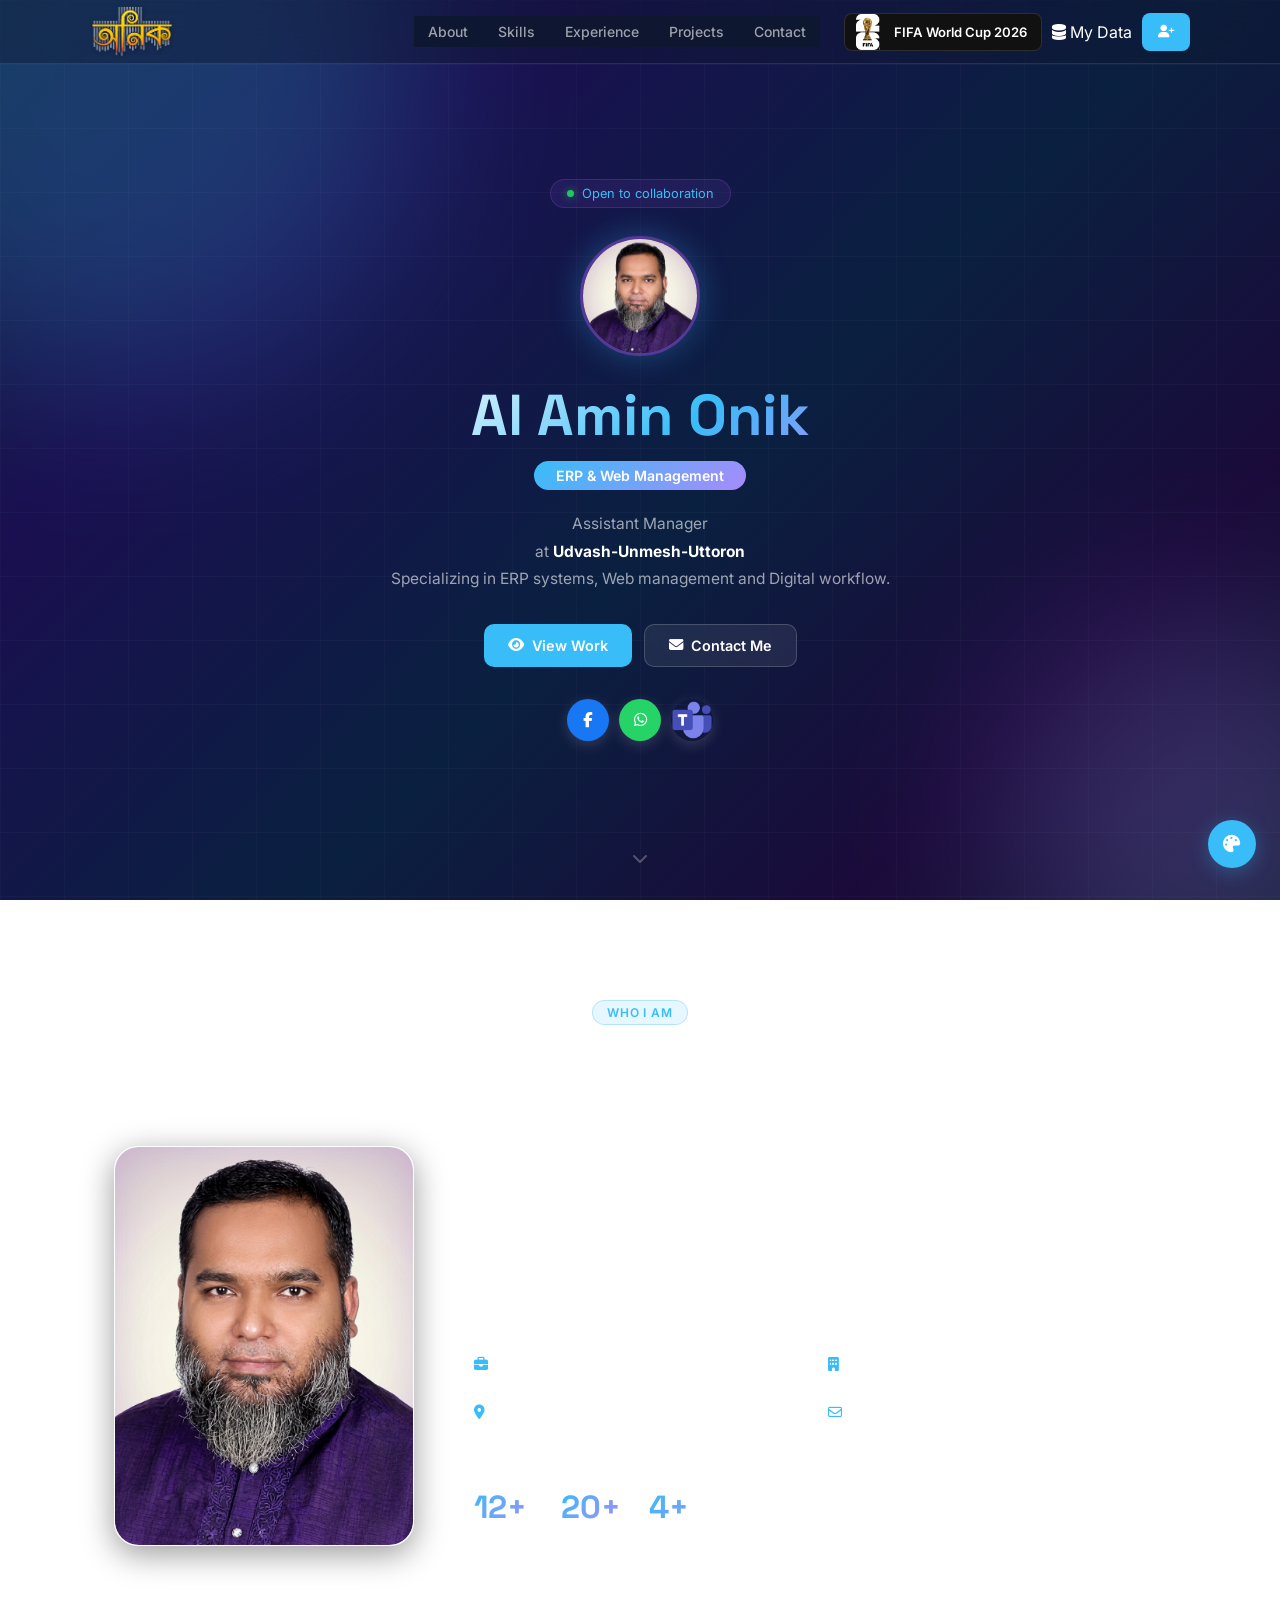
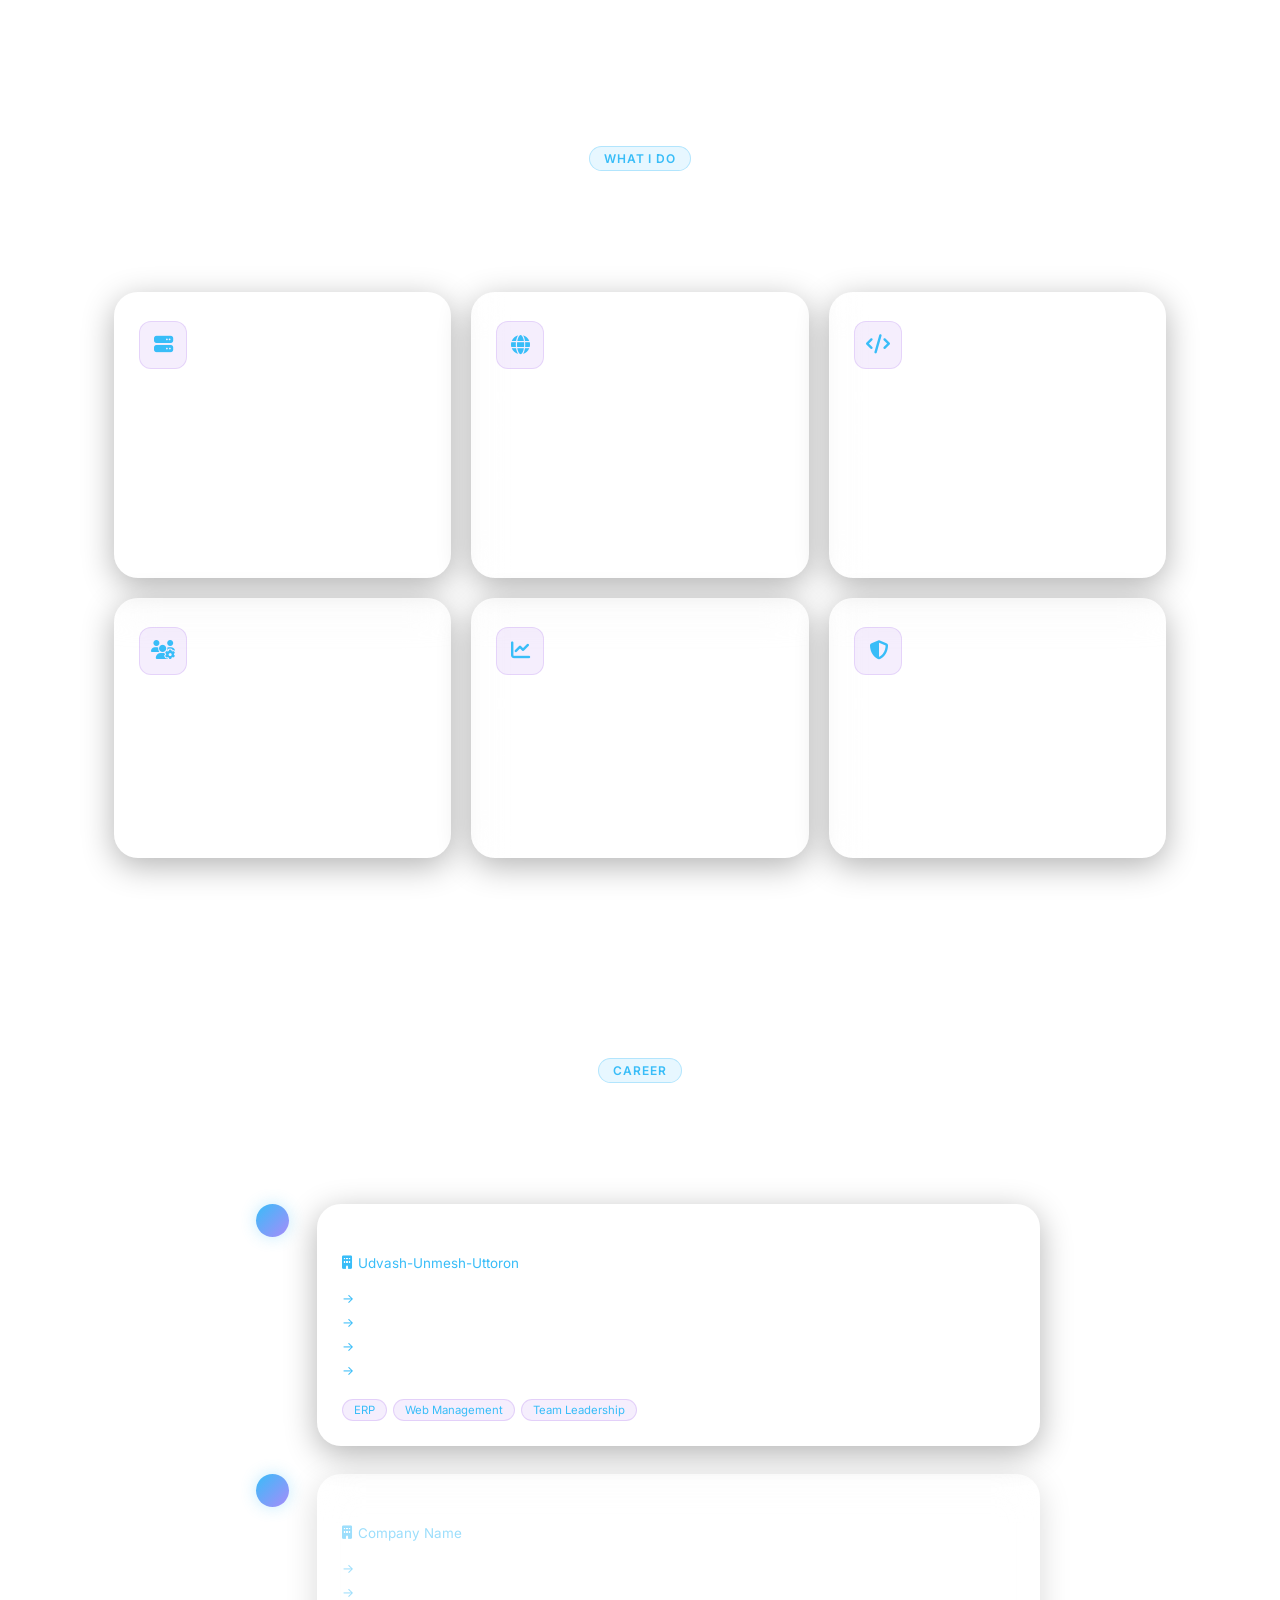
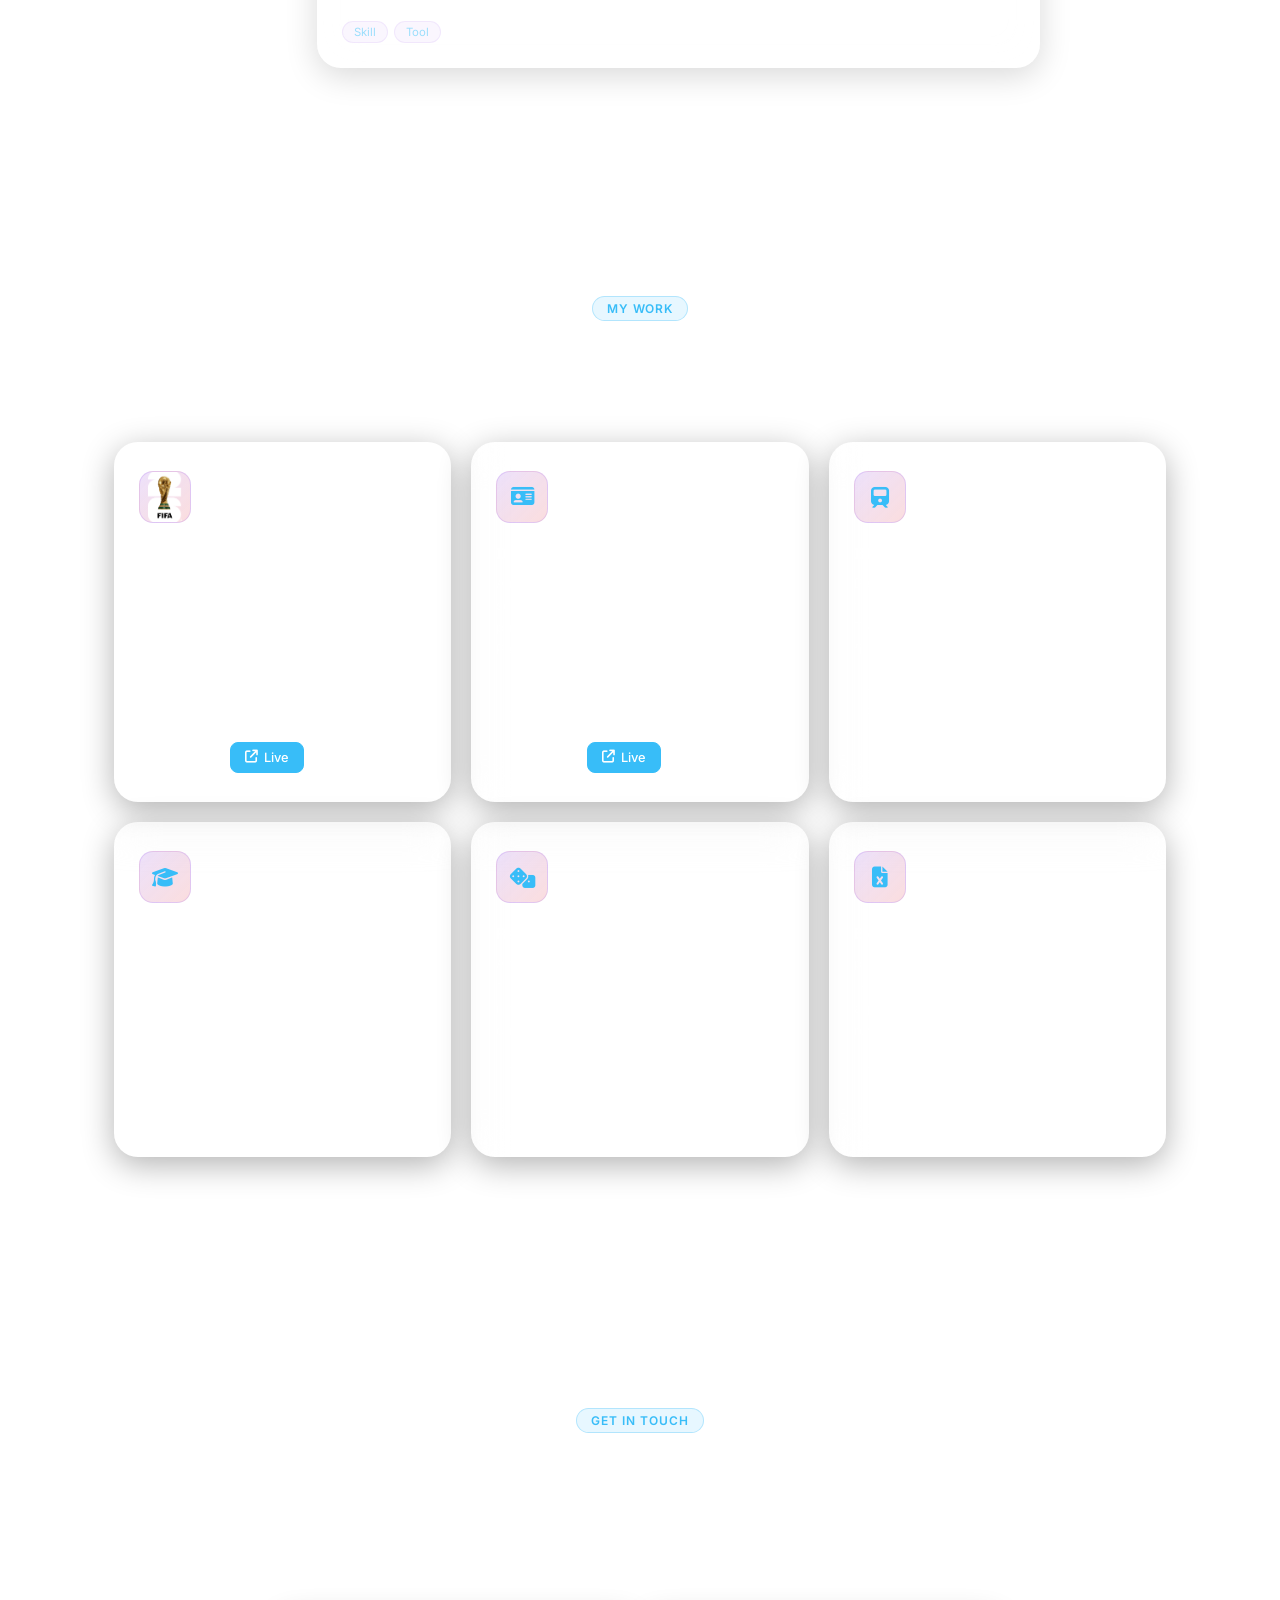
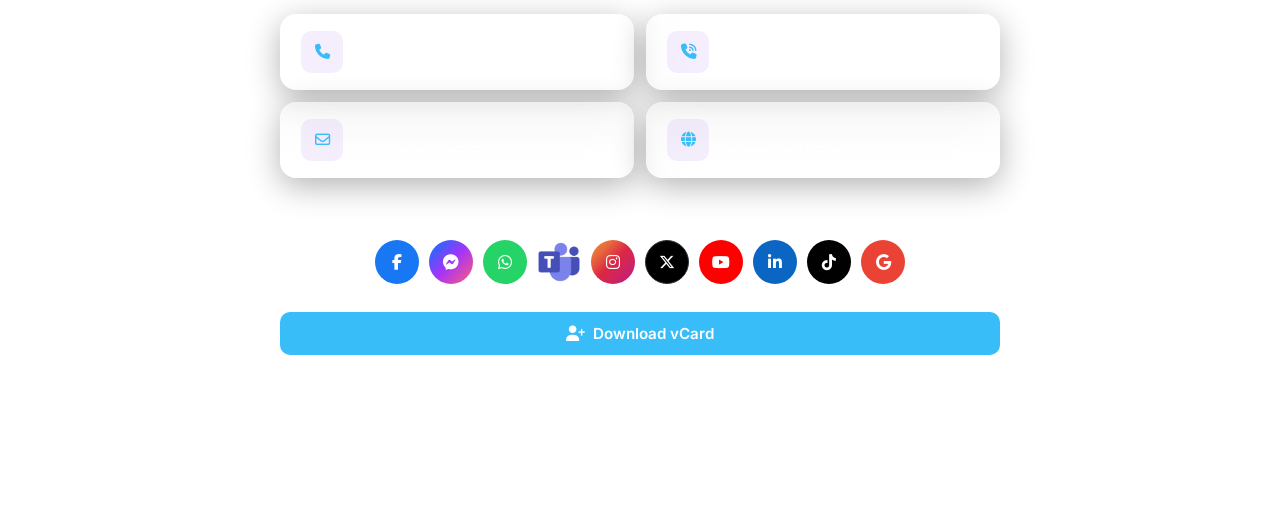
==== commit 32e3b487: "Remove: GitHub profile links from hero, contact, and project cards" ====
--- a/index.html
+++ b/index.html
@@ -54,6 +54,10 @@
           <img src="assets/FifaWC26Logo.png" alt="FIFA WC26" class="fifa-btn-logo" />
           <span>FIFA World Cup 2026</span>
         </a>
+        <a href="login.html" class="nav-mydata-btn" title="My Data">
+          <i class="fa-solid fa-database"></i>
+          <span>My Data</span>
+        </a>
         <button type="button" class="download-vcf-btn" onclick="downloadVCard()" title="Download vCard">
           <i class="fa-solid fa-user-plus"></i>
         </button>
@@ -113,9 +117,6 @@
           </a>
           <a href="https://teams.live.com/l/invite/FEAz8-UecUYGnyGOQ?v=g1" target="_blank" rel="noopener" aria-label="Teams" class="teams">
             <img src="assets/teams.png" alt="Teams" />
-          </a>
-          <a href="https://github.com/onikcreation" target="_blank" rel="noopener" aria-label="GitHub" class="github">
-            <i class="fa-brands fa-github"></i>
           </a>
         </div>
       </div>
@@ -355,7 +356,7 @@
       <div class="projects-grid" data-aos>
 
         <div class="project-card">
-          <div class="project-icon"><i class="fa-solid fa-futbol"></i></div>
+          <div class="project-icon project-icon-img"><img src="assets/FifaWC26Logo.png" alt="FIFA WC26" /></div>
           <div class="project-content">
             <h3>FIFA World Cup 2026</h3>
             <p>FIFA World Cup 2026 সম্পর্কিত একটি ওয়েব প্রজেক্ট — গ্রুপ, ম্যাচ, দল ও টুর্নামেন্টের তথ্য সুন্দরভাবে উপস্থাপন করা হয়েছে।</p>
@@ -363,7 +364,7 @@
               <span>HTML</span><span>CSS</span><span>JavaScript</span>
             </div>
             <div class="project-links">
-              <a href="https://github.com/onikcreation/fifa-world-cup-2026" target="_blank" rel="noopener" class="project-link"><i class="fa-brands fa-github"></i> Code</a>
+              <a href="#" class="project-link disabled"><i class="fa-brands fa-github"></i> Code</a>
               <a href="https://onikcreation.github.io/fifa-world-cup-2026/index.html" target="_blank" rel="noopener" class="project-link primary"><i class="fa-solid fa-arrow-up-right-from-square"></i> Live</a>
             </div>
           </div>
@@ -506,7 +507,6 @@
             <a href="https://x.com/"                      class="social-icon twitter"   target="_blank" rel="noopener" aria-label="X / Twitter"><i class="fa-brands fa-x-twitter"></i></a>
             <a href="https://www.youtube.com/@MillennialOnik" class="social-icon youtube" target="_blank" rel="noopener" aria-label="YouTube"><i class="fa-brands fa-youtube"></i></a>
             <a href="https://www.linkedin.com/in/onik786/"            class="social-icon linkedin"  target="_blank" rel="noopener" aria-label="LinkedIn"><i class="fa-brands fa-linkedin-in"></i></a>
-            <a href="https://github.com/onikcreation"                 class="social-icon github"    target="_blank" rel="noopener" aria-label="GitHub"><i class="fa-brands fa-github"></i></a>
             <a href="https://www.tiktok.com/@onik.786"             class="social-icon tiktok"    target="_blank" rel="noopener" aria-label="TikTok"><i class="fa-brands fa-tiktok"></i></a>
             <a href="mailto:anik@udvash.com"              class="social-icon gmail"                     aria-label="Gmail"><i class="fa-brands fa-google"></i></a>
           </div>
--- a/style.css
+++ b/style.css
@@ -205,7 +205,8 @@
 
 @media (max-width: 640px) {
   .nav-fifa-btn span { display: none; }
-  .fifa-btn-logo { width: 28px; height: 28px; }
+  .nav-fifa-btn { padding: 0; width: 38px; justify-content: center; }
+  .fifa-btn-logo { width: 30px; height: 30px; }
 }
 
 .download-vcf-btn {
@@ -854,6 +855,9 @@
   box-shadow: 0 12px 40px rgba(0, 0, 0, 0.3);
 }
 
+.project-icon-img { background: none; border: none; padding: 0; }
+.project-icon-img img { width: 52px; height: 52px; object-fit: contain; display: block; }
+
 .project-icon {
   width: 52px;
   height: 52px;
@@ -866,6 +870,7 @@
   font-size: 1.3rem;
   color: var(--accent);
   margin-bottom: 20px;
+  overflow: hidden;
 }
 
 .project-content {
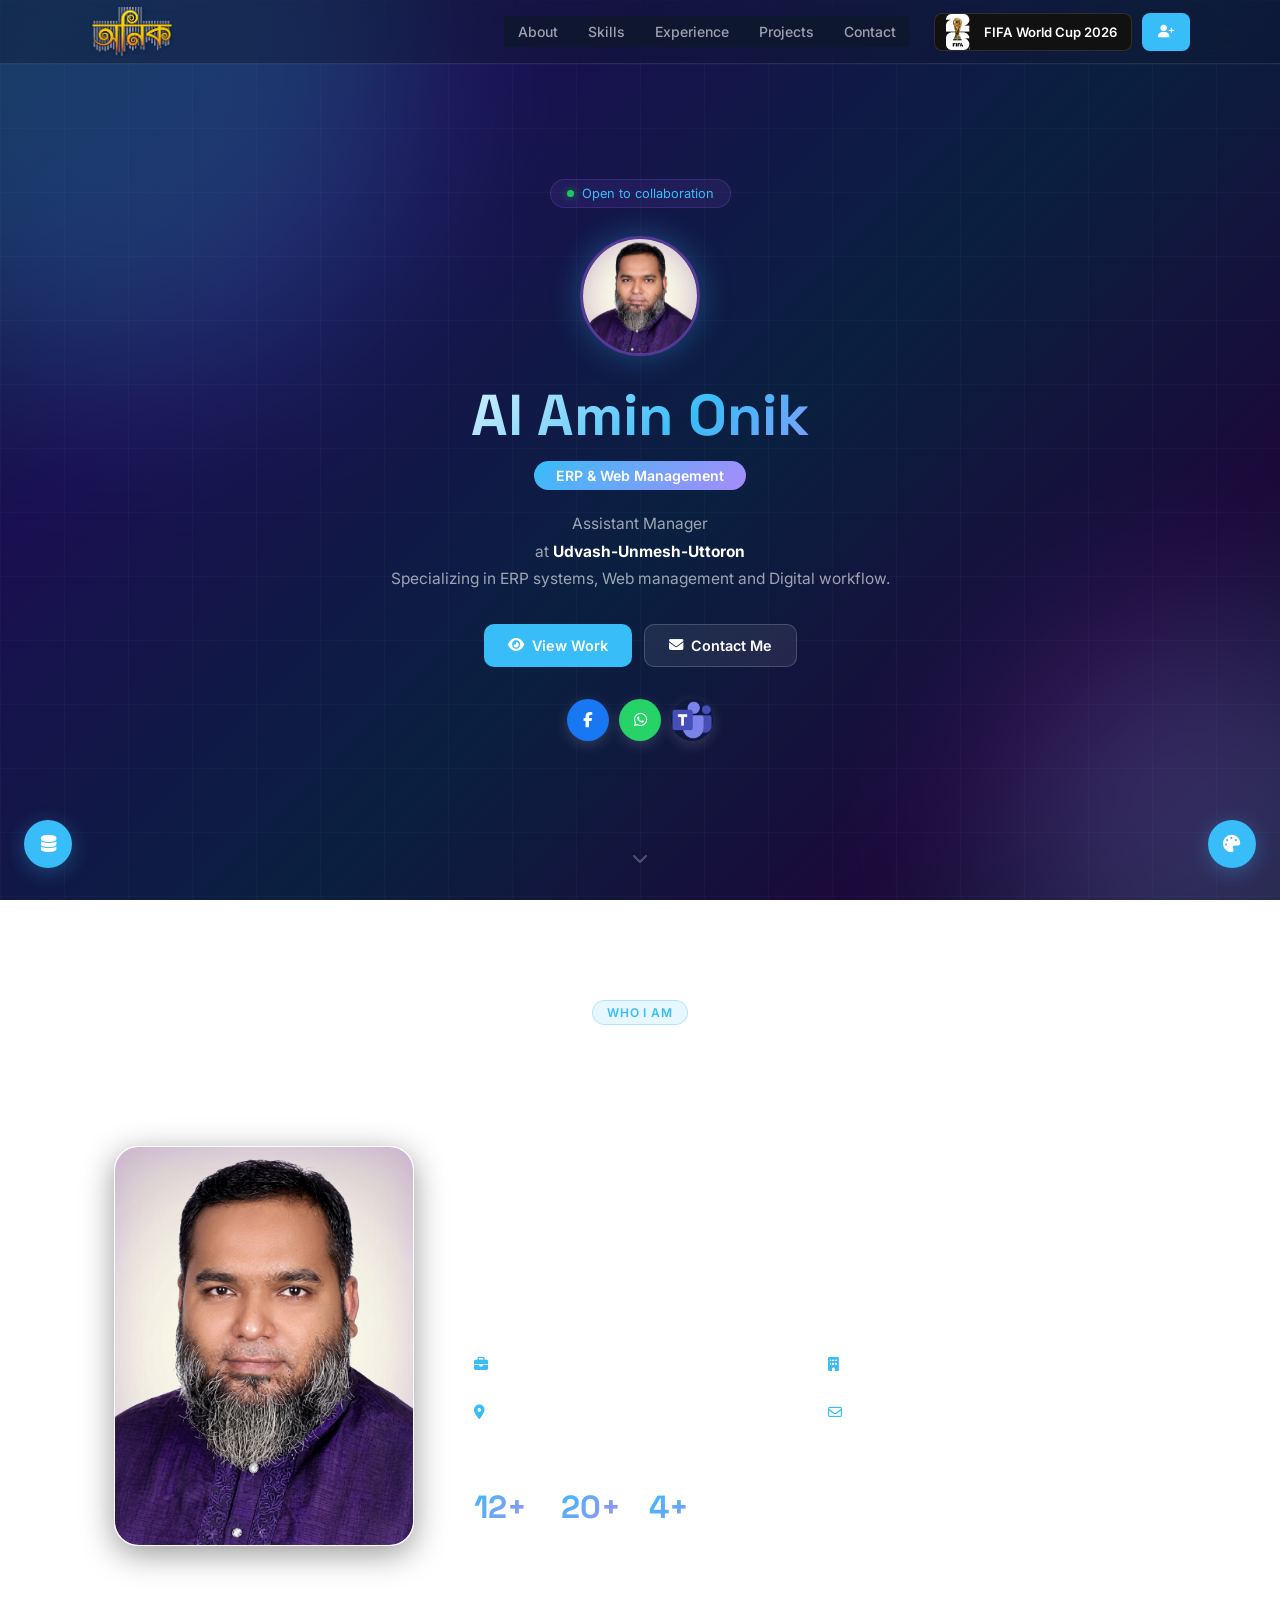
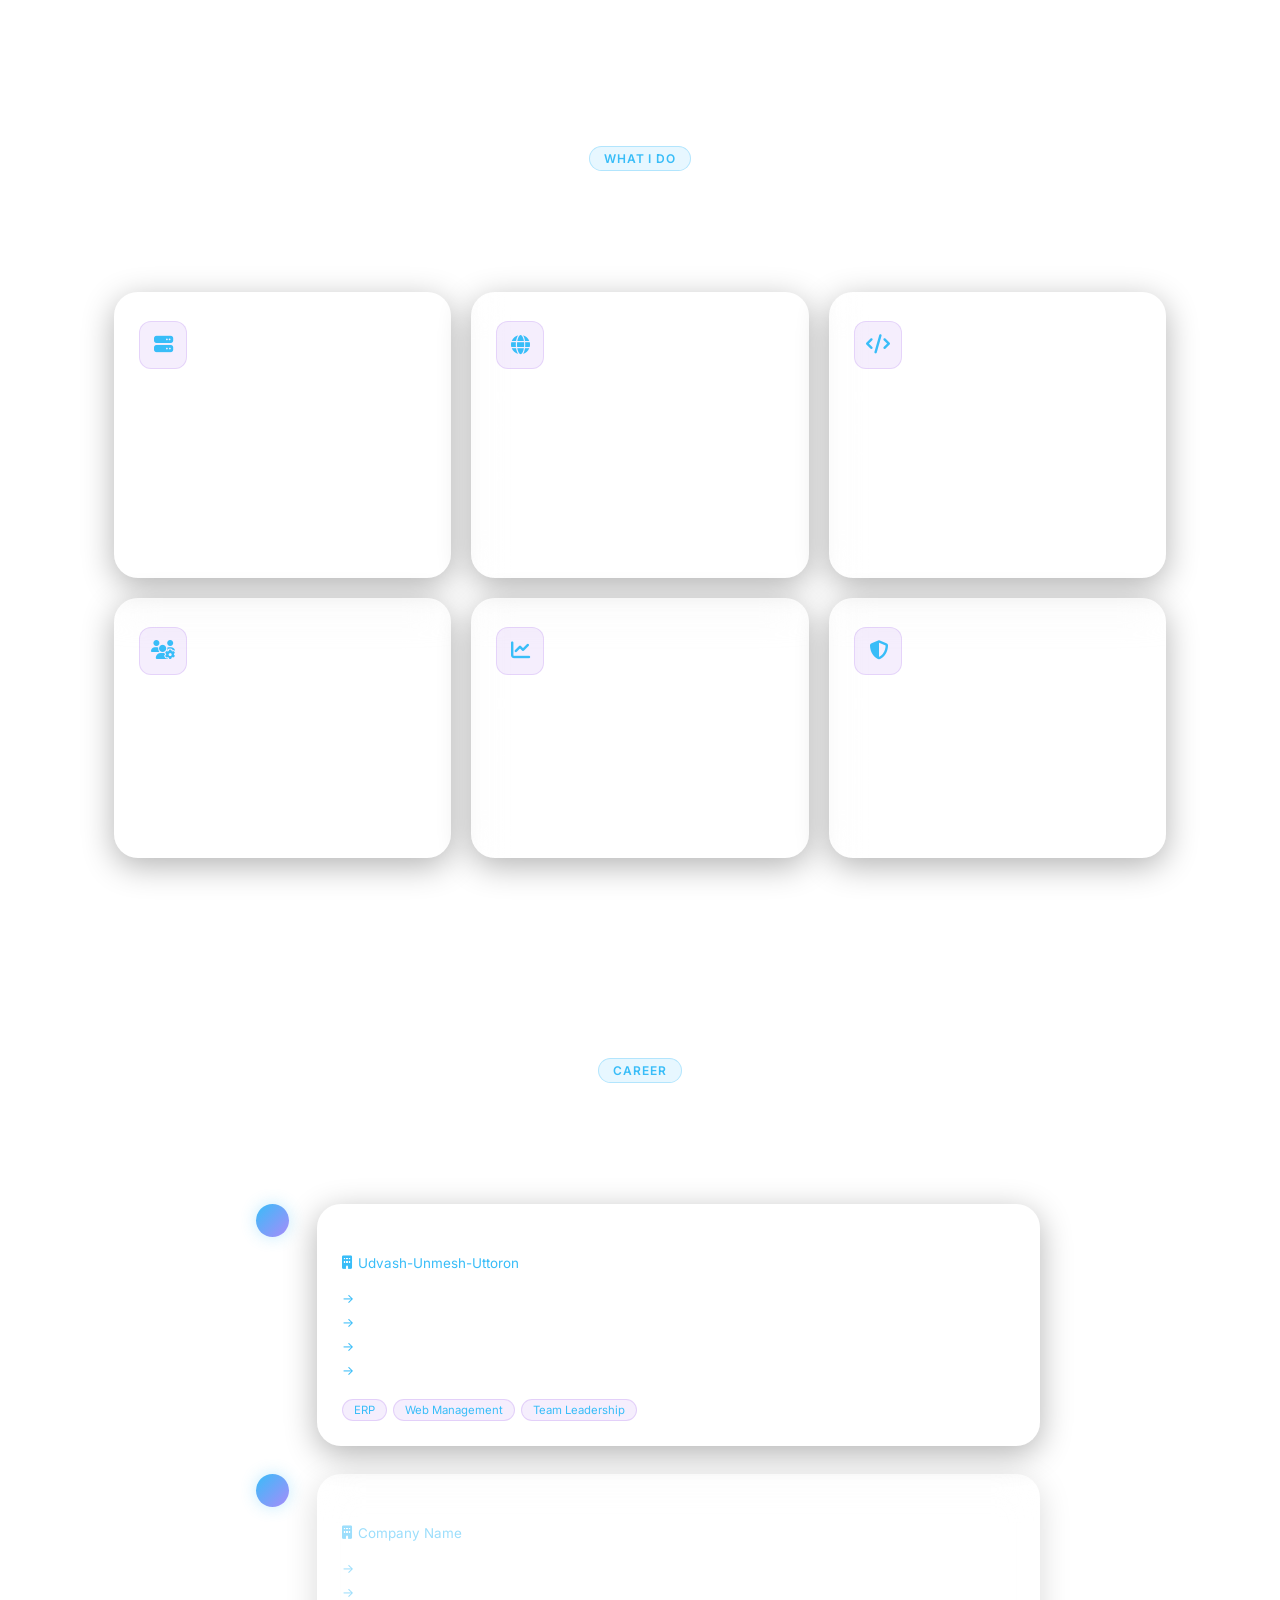
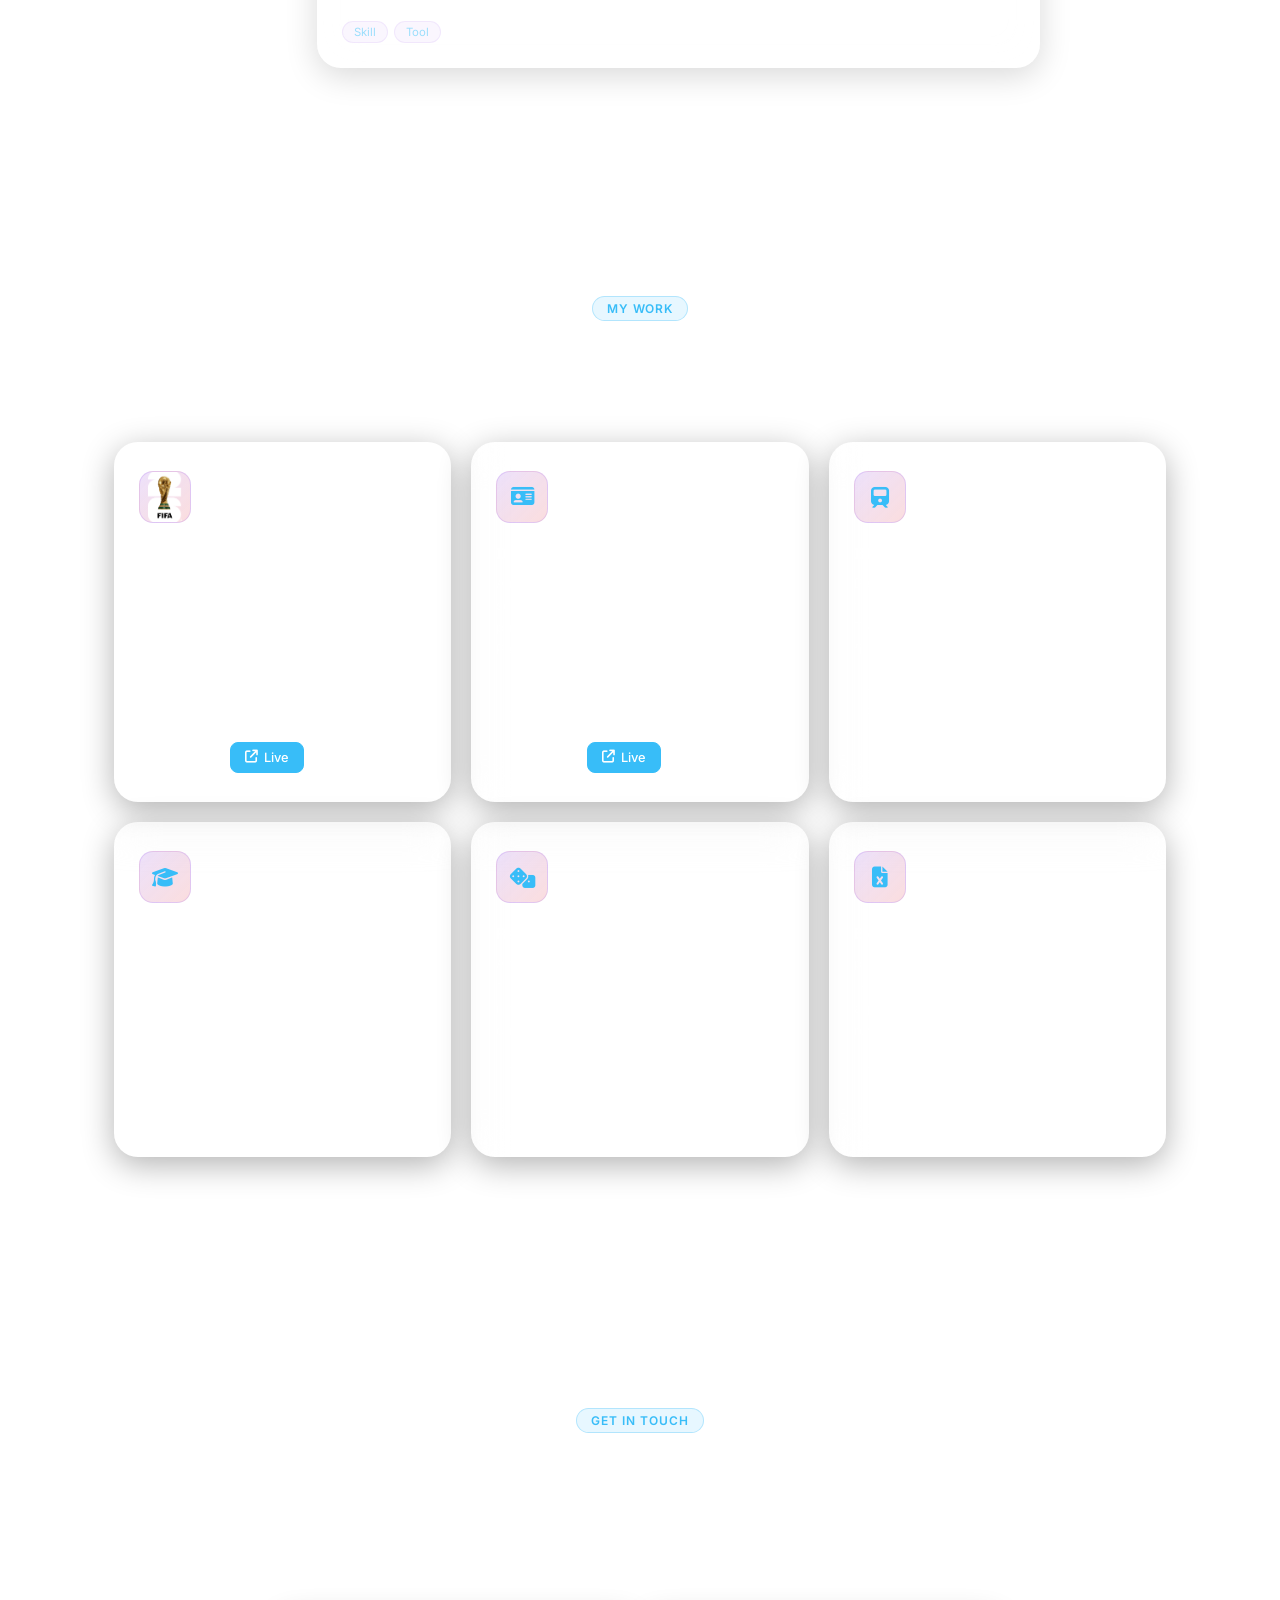
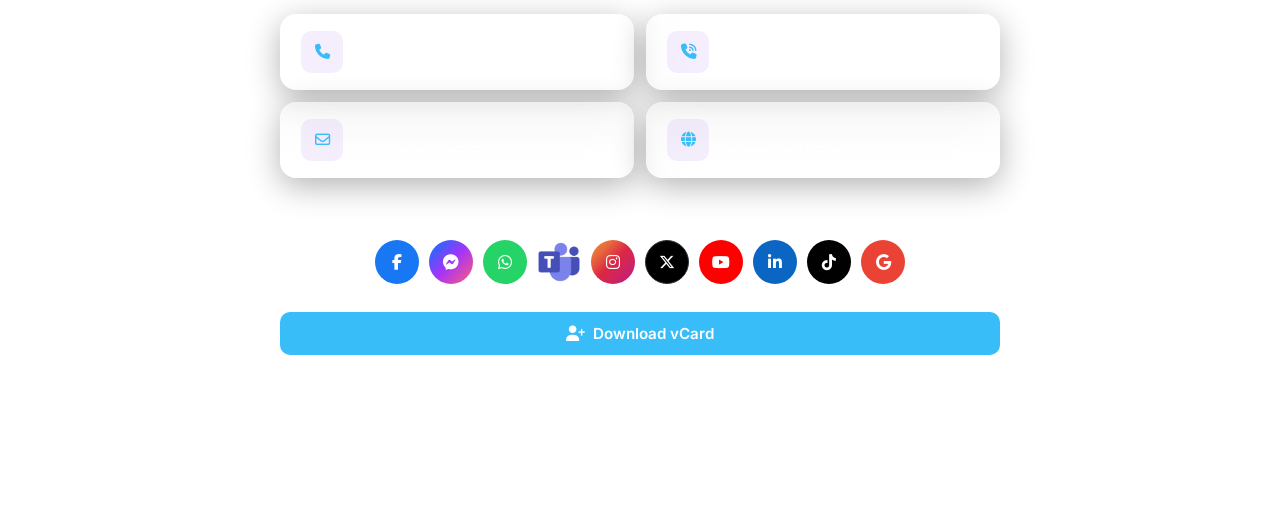
==== commit 9949c48e: "Update: Move My Data button to floating left-side button" ====
--- a/index.html
+++ b/index.html
@@ -53,10 +53,6 @@
         <a href="https://onikcreation.github.io/fifa-world-cup-2026/index.html" target="_blank" rel="noopener" class="nav-fifa-btn">
           <img src="assets/FifaWC26Logo.png" alt="FIFA WC26" class="fifa-btn-logo" />
           <span>FIFA World Cup 2026</span>
-        </a>
-        <a href="login.html" class="nav-mydata-btn" title="My Data">
-          <i class="fa-solid fa-database"></i>
-          <span>My Data</span>
         </a>
         <button type="button" class="download-vcf-btn" onclick="downloadVCard()" title="Download vCard">
           <i class="fa-solid fa-user-plus"></i>
@@ -379,7 +375,7 @@
               <span>HTML</span><span>CSS</span><span>JavaScript</span>
             </div>
             <div class="project-links">
-              <a href="#" class="project-link"><i class="fa-brands fa-github"></i> Code</a>
+              <a href="#" class="project-link disabled"><i class="fa-brands fa-github"></i> Code</a>
               <a href="https://onikcreation.github.io/Digital_V_Card/" target="_blank" rel="noopener" class="project-link primary"><i class="fa-solid fa-arrow-up-right-from-square"></i> Live</a>
             </div>
           </div>
@@ -409,7 +405,7 @@
               <span>Python</span><span>Selenium</span><span>tkinter</span>
             </div>
             <div class="project-links">
-              <a href="#" class="project-link"><i class="fa-brands fa-github"></i> Code</a>
+              <a href="#" class="project-link disabled"><i class="fa-brands fa-github"></i> Code</a>
               <a href="#" class="project-link disabled"><i class="fa-solid fa-desktop"></i> Desktop App</a>
             </div>
           </div>
@@ -424,7 +420,7 @@
               <span>Python</span><span>customtkinter</span><span>GUI</span>
             </div>
             <div class="project-links">
-              <a href="#" class="project-link"><i class="fa-brands fa-github"></i> Code</a>
+              <a href="#" class="project-link disabled"><i class="fa-brands fa-github"></i> Code</a>
               <a href="#" class="project-link disabled"><i class="fa-solid fa-desktop"></i> Desktop App</a>
             </div>
           </div>
@@ -525,6 +521,13 @@
       <p>© <span id="year"></span> Al Amin Onik &nbsp;·&nbsp; Designed &amp; Built with passion</p>
     </div>
   </footer>
+
+  <!-- ======= MY DATA FLOATING BUTTON ======= -->
+  <div class="mydata-floater">
+    <a href="login.html" class="mydata-float-btn" title="My Data">
+      <i class="fa-solid fa-database"></i>
+    </a>
+  </div>
 
   <!-- ======= THEME SWITCHER ======= -->
   <div class="theme-switcher" id="themeSwitcher">
--- a/style.css
+++ b/style.css
@@ -1532,6 +1532,35 @@
 html[data-theme="cyber"] .contact-section { background: #08080e; }
 
 /* =============================================
+   MY DATA FLOATING BUTTON
+   ============================================= */
+.mydata-floater {
+  position: fixed;
+  bottom: 32px;
+  left: 24px;
+  z-index: 8000;
+}
+
+.mydata-float-btn {
+  width: 48px;
+  height: 48px;
+  border-radius: 50%;
+  background: var(--accent);
+  color: #fff;
+  border: none;
+  cursor: pointer;
+  font-size: 1.1rem;
+  display: flex;
+  align-items: center;
+  justify-content: center;
+  box-shadow: 0 4px 20px var(--accent-glow);
+  transition: transform var(--transition), background var(--transition), box-shadow var(--transition);
+  text-decoration: none;
+}
+
+.mydata-float-btn:hover { transform: scale(1.1); }
+
+/* =============================================
    THEME SWITCHER
    ============================================= */
 .theme-switcher {
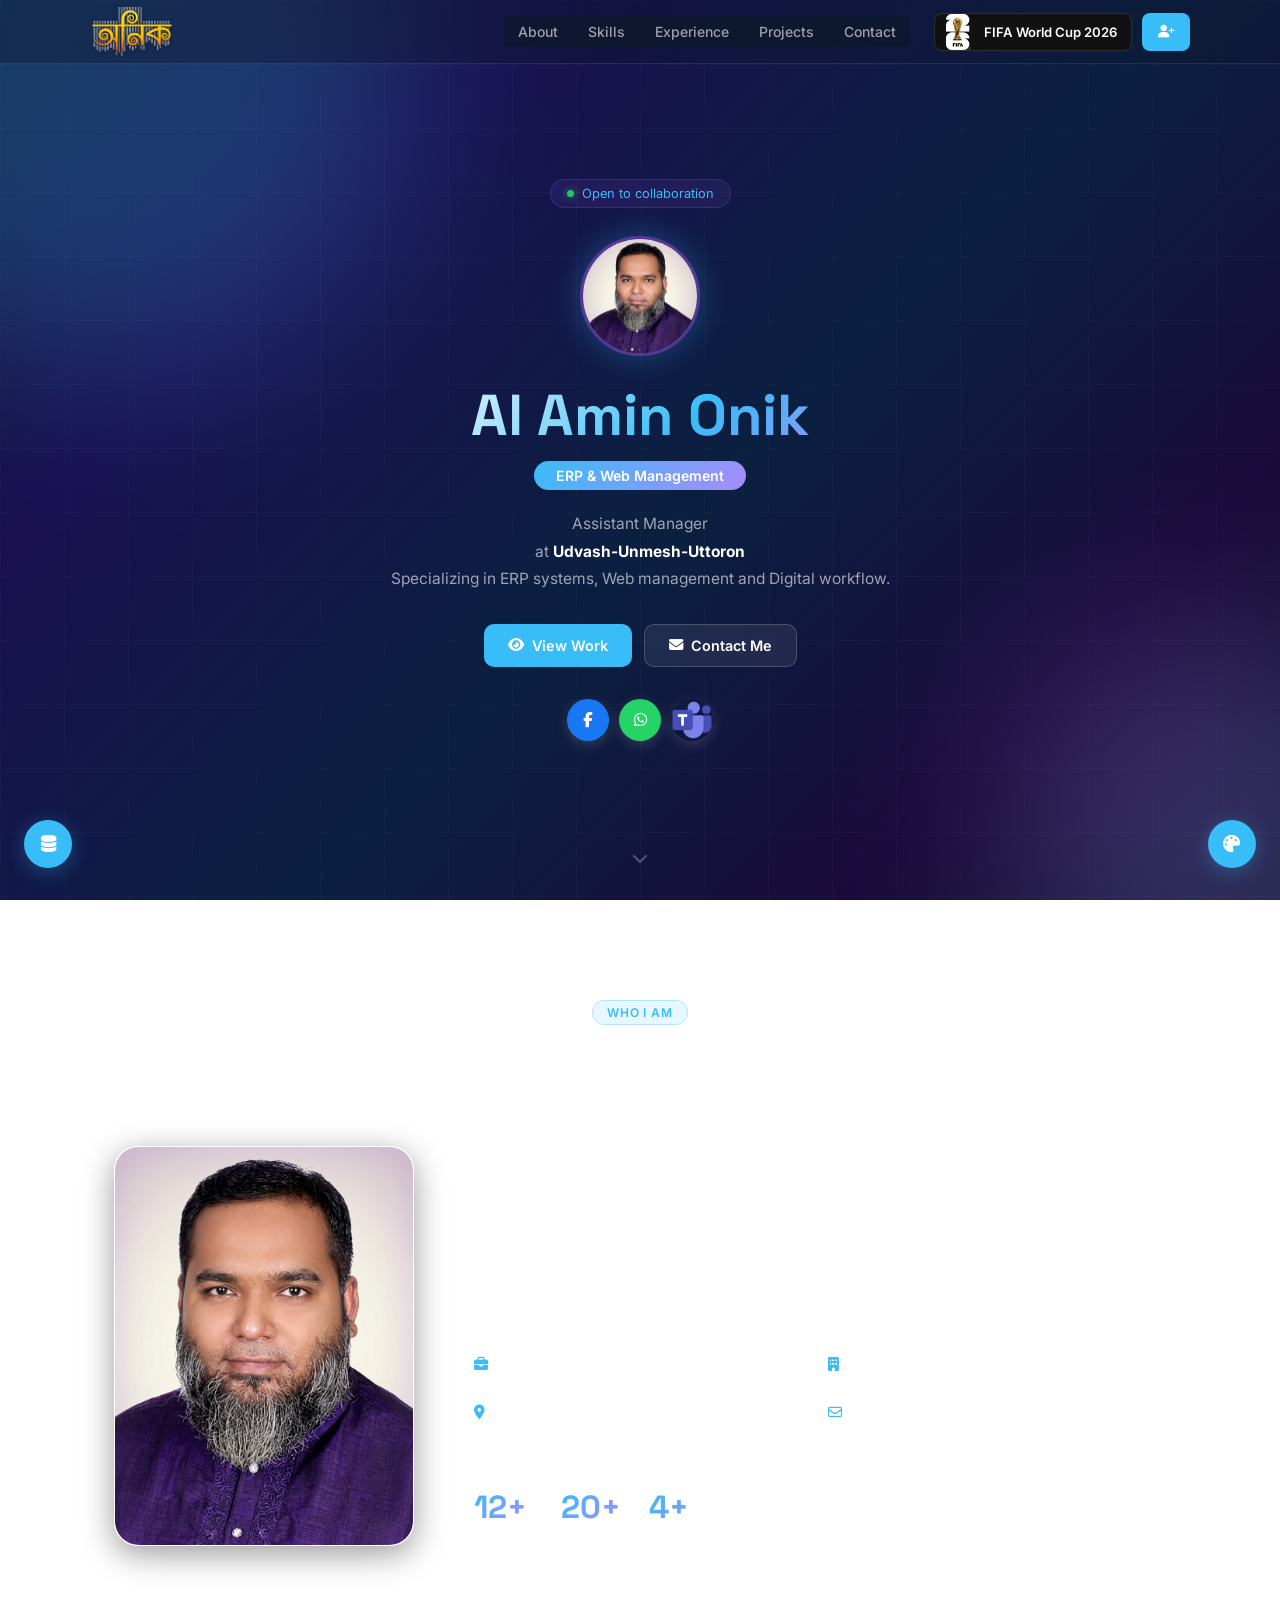
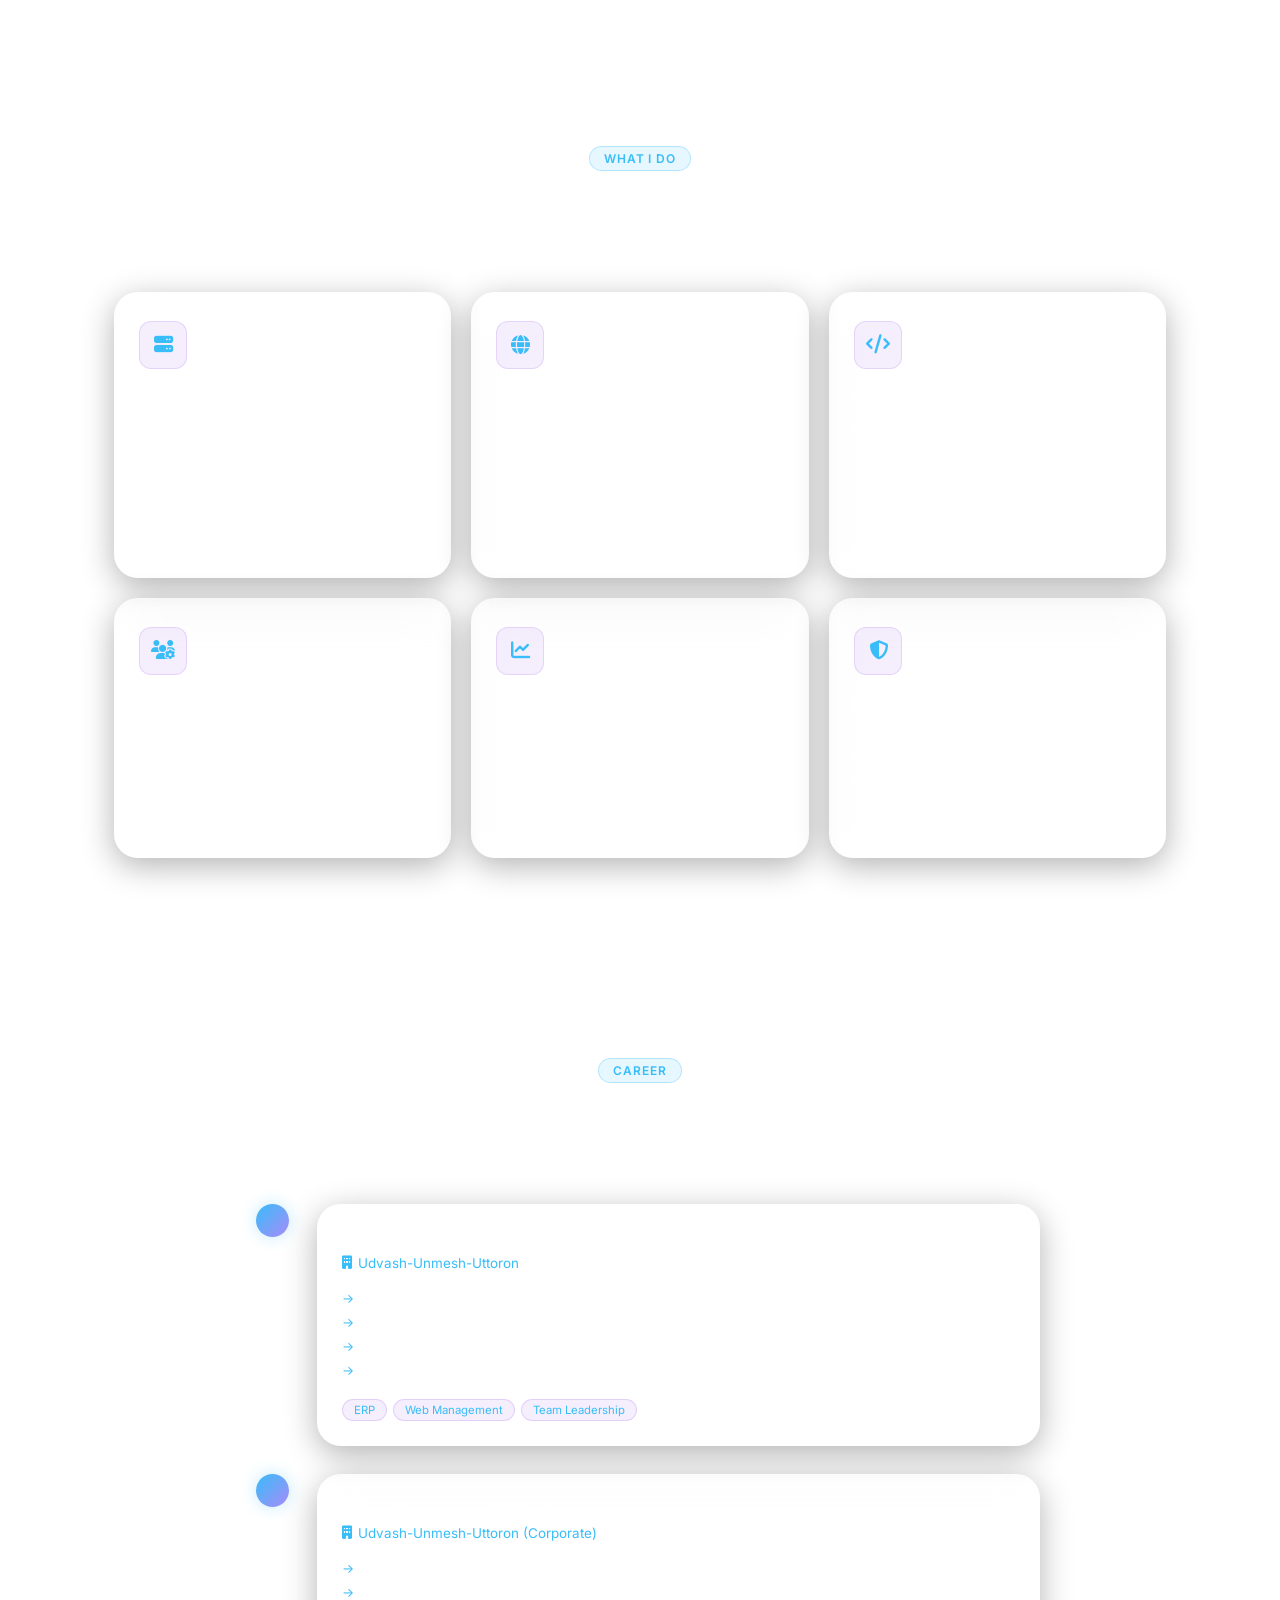
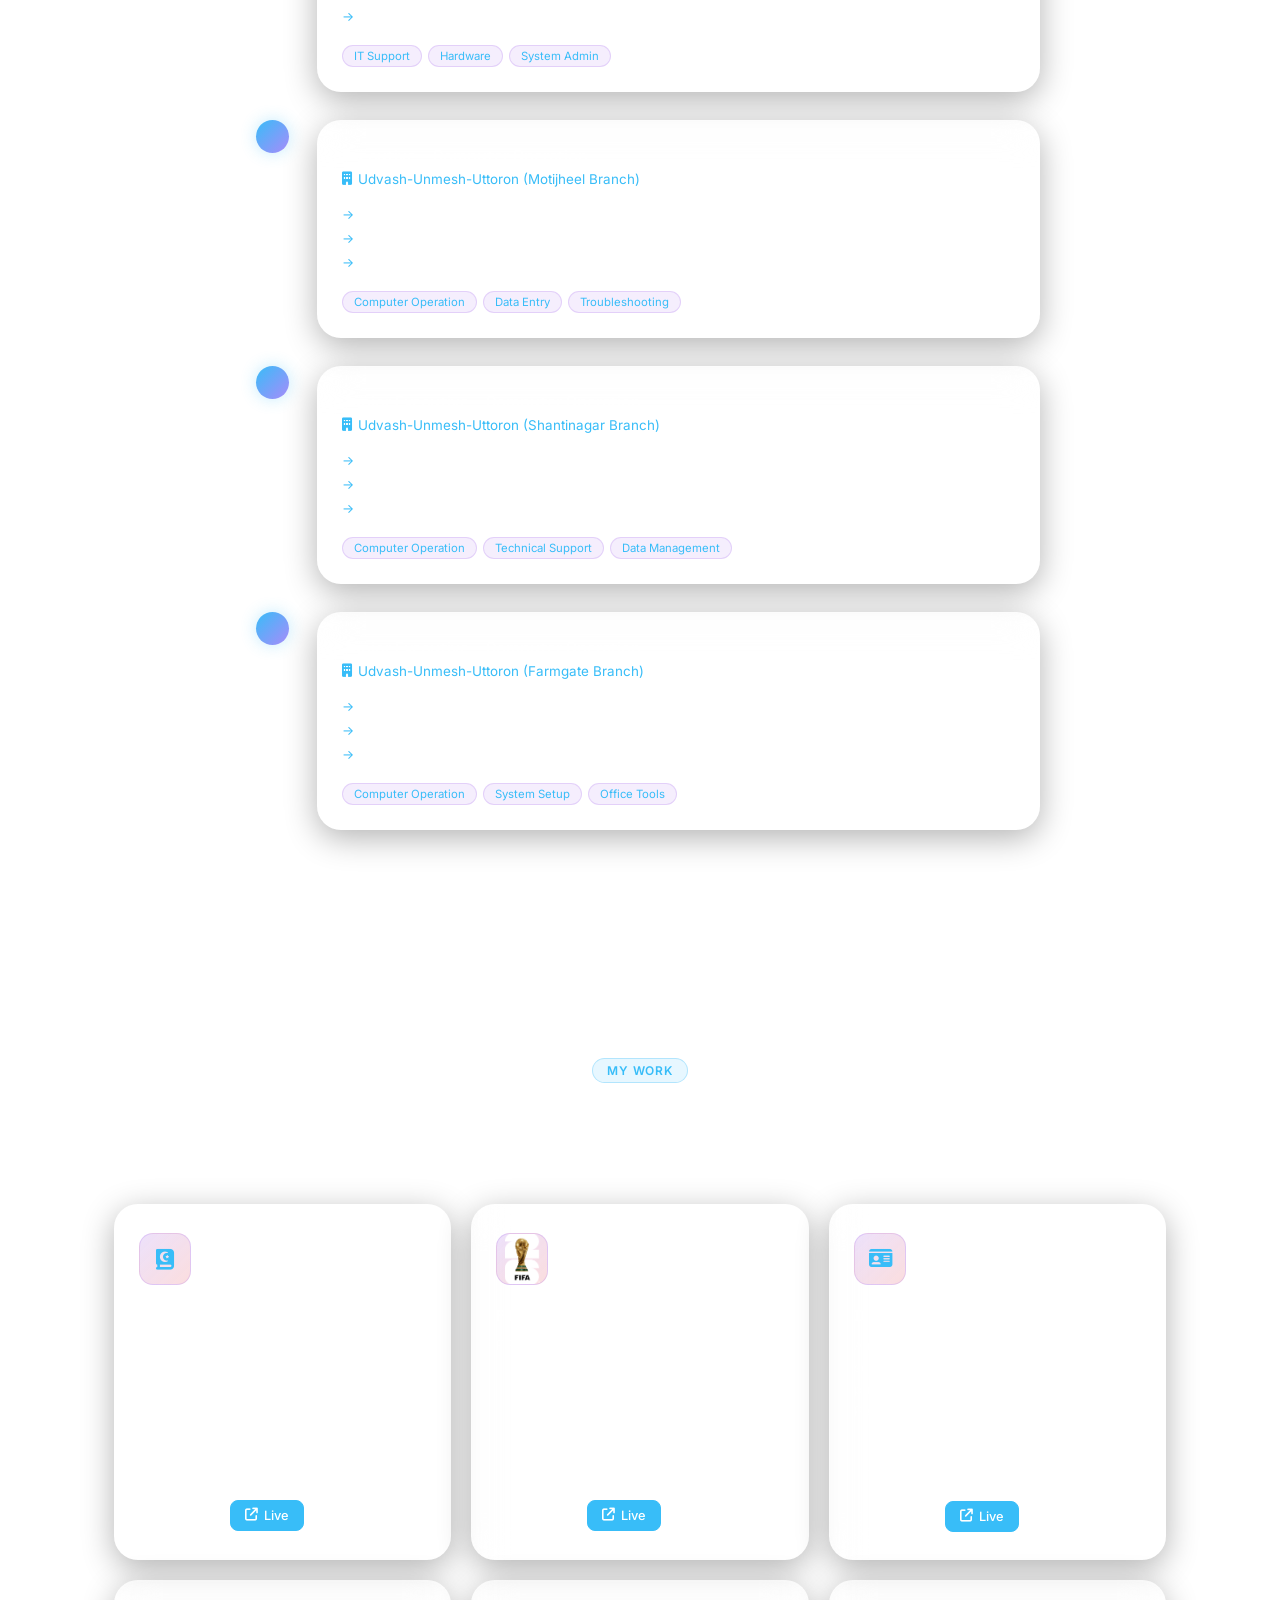
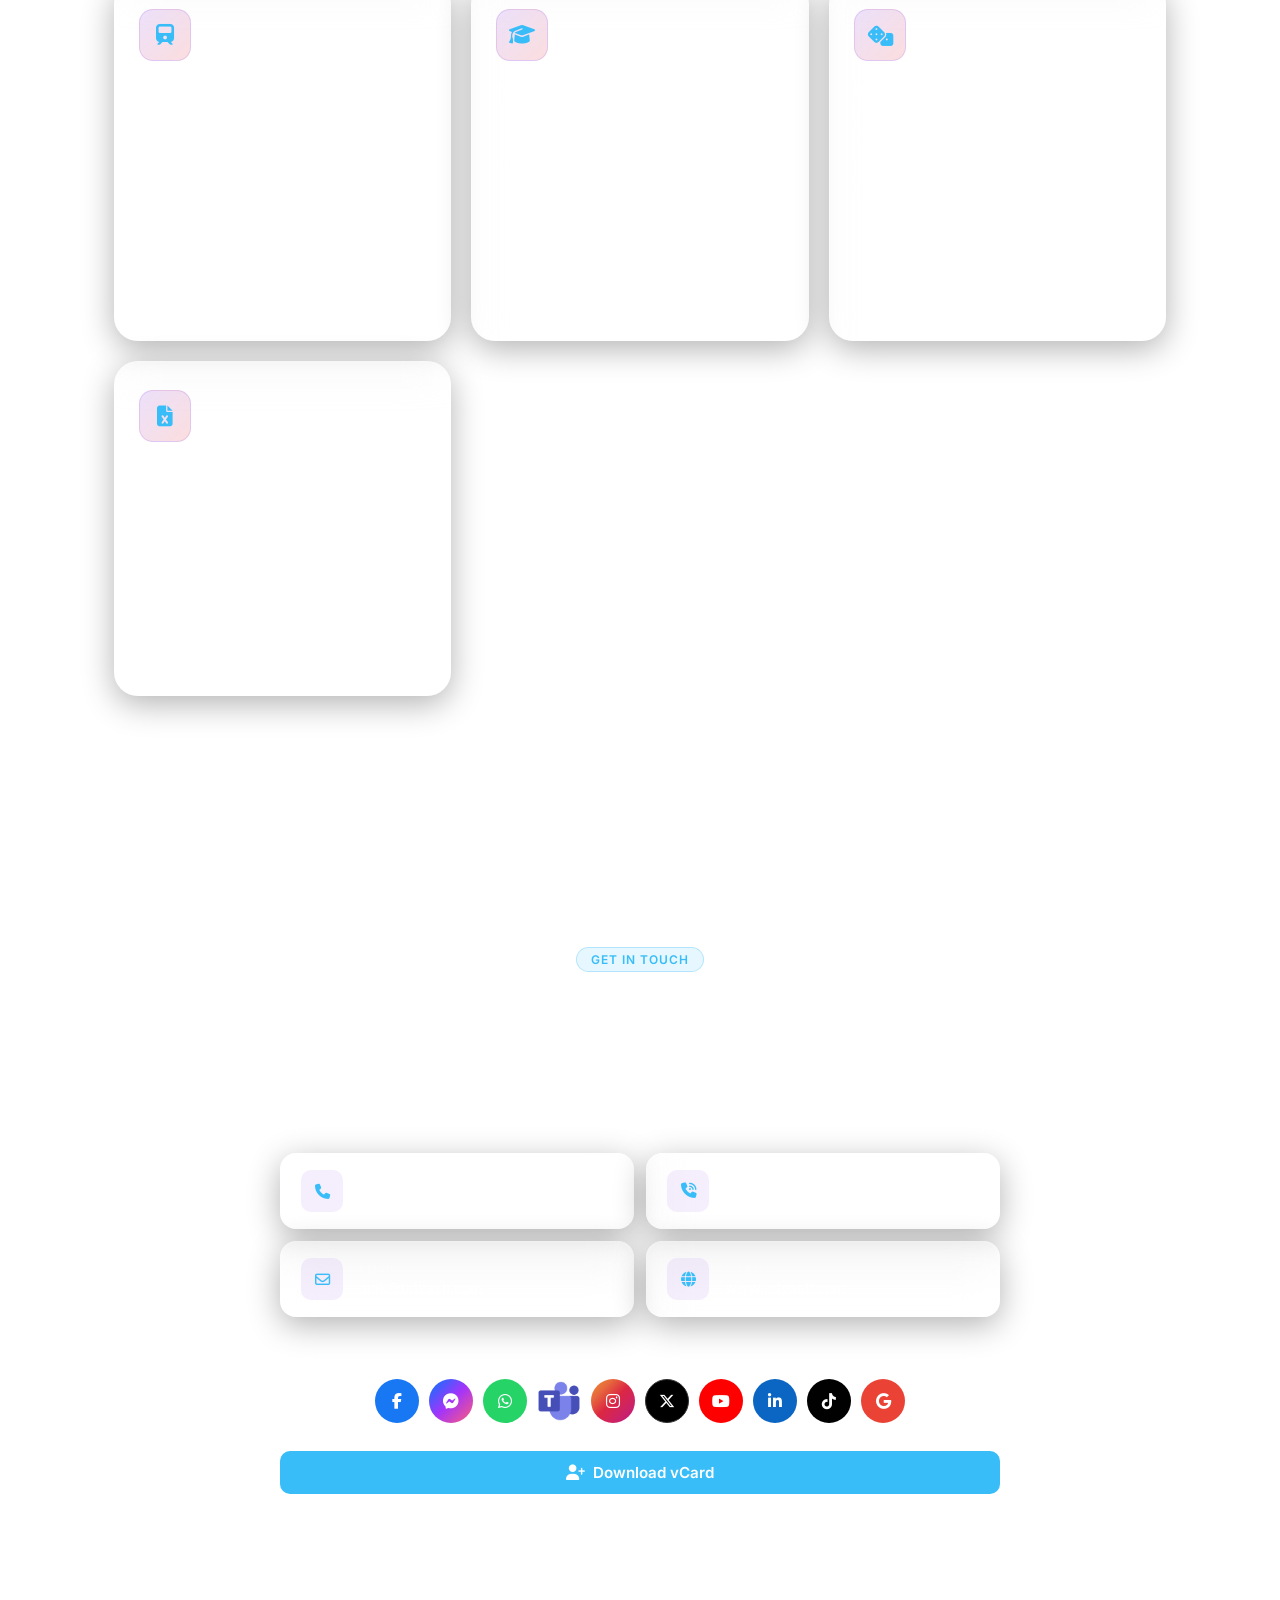
==== commit ab5f1472: "Add: Holy Quran project card to portfolio projects section" ====
--- a/index.html
+++ b/index.html
@@ -314,25 +314,94 @@
           </div>
         </div>
 
-        <!-- এখানে আরও experience যোগ করুন -->
         <div class="timeline-item">
           <div class="timeline-dot"></div>
-          <div class="timeline-card placeholder-card">
+          <div class="timeline-card">
             <div class="timeline-header">
               <div>
-                <h3 class="timeline-role">Previous Role</h3>
+                <h3 class="timeline-role">Senior Executive – IT &amp; Hardware</h3>
                 <p class="timeline-company">
-                  <i class="fa-solid fa-building"></i> Company Name
+                  <i class="fa-solid fa-building"></i> Udvash-Unmesh-Uttoron (Corporate)
                 </p>
               </div>
-              <span class="timeline-period">Year — Year</span>
+              <span class="timeline-period">2020 — 2022</span>
             </div>
             <ul class="timeline-duties">
-              <li>Responsibility description</li>
-              <li>Key achievement or task</li>
+              <li>Overseeing IT infrastructure and hardware management across corporate branches</li>
+              <li>Coordinating hardware procurement, installation, and preventive maintenance</li>
+              <li>Providing technical support and system administration for corporate offices</li>
             </ul>
             <div class="timeline-tags">
-              <span>Skill</span><span>Tool</span>
+              <span>IT Support</span><span>Hardware</span><span>System Admin</span>
+            </div>
+          </div>
+        </div>
+
+        <div class="timeline-item">
+          <div class="timeline-dot"></div>
+          <div class="timeline-card">
+            <div class="timeline-header">
+              <div>
+                <h3 class="timeline-role">Executive – Computer Operation</h3>
+                <p class="timeline-company">
+                  <i class="fa-solid fa-building"></i> Udvash-Unmesh-Uttoron (Motijheel Branch)
+                </p>
+              </div>
+              <span class="timeline-period">2016 — 2020</span>
+            </div>
+            <ul class="timeline-duties">
+              <li>Managing day-to-day computer operations and data entry for branch activities</li>
+              <li>Troubleshooting software and hardware issues to ensure minimal downtime</li>
+              <li>Maintaining student database records and generating branch-level reports</li>
+            </ul>
+            <div class="timeline-tags">
+              <span>Computer Operation</span><span>Data Entry</span><span>Troubleshooting</span>
+            </div>
+          </div>
+        </div>
+
+        <div class="timeline-item">
+          <div class="timeline-dot"></div>
+          <div class="timeline-card">
+            <div class="timeline-header">
+              <div>
+                <h3 class="timeline-role">Junior Executive – Computer Operation</h3>
+                <p class="timeline-company">
+                  <i class="fa-solid fa-building"></i> Udvash-Unmesh-Uttoron (Shantinagar Branch)
+                </p>
+              </div>
+              <span class="timeline-period">2014 — 2016</span>
+            </div>
+            <ul class="timeline-duties">
+              <li>Handling daily computer operations including data entry and document processing</li>
+              <li>Providing first-level technical support for branch staff and systems</li>
+              <li>Assisting in student result processing and administrative record-keeping</li>
+            </ul>
+            <div class="timeline-tags">
+              <span>Computer Operation</span><span>Technical Support</span><span>Data Management</span>
+            </div>
+          </div>
+        </div>
+
+        <div class="timeline-item">
+          <div class="timeline-dot"></div>
+          <div class="timeline-card">
+            <div class="timeline-header">
+              <div>
+                <h3 class="timeline-role">Junior Executive – Computer Operation</h3>
+                <p class="timeline-company">
+                  <i class="fa-solid fa-building"></i> Udvash-Unmesh-Uttoron (Farmgate Branch)
+                </p>
+              </div>
+              <span class="timeline-period">2013 — 2014</span>
+            </div>
+            <ul class="timeline-duties">
+              <li>Performing computer operations including data entry and report generation</li>
+              <li>Supporting branch operations with system setup and basic troubleshooting</li>
+              <li>Transitioning from probationary to permanent role upon successful performance</li>
+            </ul>
+            <div class="timeline-tags">
+              <span>Computer Operation</span><span>System Setup</span><span>Office Tools</span>
             </div>
           </div>
         </div>
@@ -350,6 +419,21 @@
       </div>
 
       <div class="projects-grid" data-aos>
+
+        <div class="project-card">
+          <div class="project-icon"><i class="fa-solid fa-quran"></i></div>
+          <div class="project-content">
+            <h3>পবিত্র কুরআন — The Holy Quran</h3>
+            <p>বাংলা ও ইংরেজি অনুবাদ, অডিও তিলাওয়াত, বুকমার্ক এবং মাশাফ-স্টাইল পঠন সুবিধা সহ একটি সম্পূর্ণ অনলাইন কুরআন রিডার ওয়েব অ্যাপ। ১১৪টি সূরা, ৩০ পারা নেভিগেশন, Sheikh Mishary Al-Afasy-এর তিলাওয়াত, এবং localStorage cache সহ।</p>
+            <div class="project-tags">
+              <span>HTML</span><span>CSS</span><span>JavaScript</span><span>Web API</span>
+            </div>
+            <div class="project-links">
+              <a href="#" class="project-link disabled"><i class="fa-brands fa-github"></i> Code</a>
+              <a href="https://onikcreation.com/The_Holy_Quran/" target="_blank" rel="noopener" class="project-link primary"><i class="fa-solid fa-arrow-up-right-from-square"></i> Live</a>
+            </div>
+          </div>
+        </div>
 
         <div class="project-card">
           <div class="project-icon project-icon-img"><img src="assets/FifaWC26Logo.png" alt="FIFA WC26" /></div>
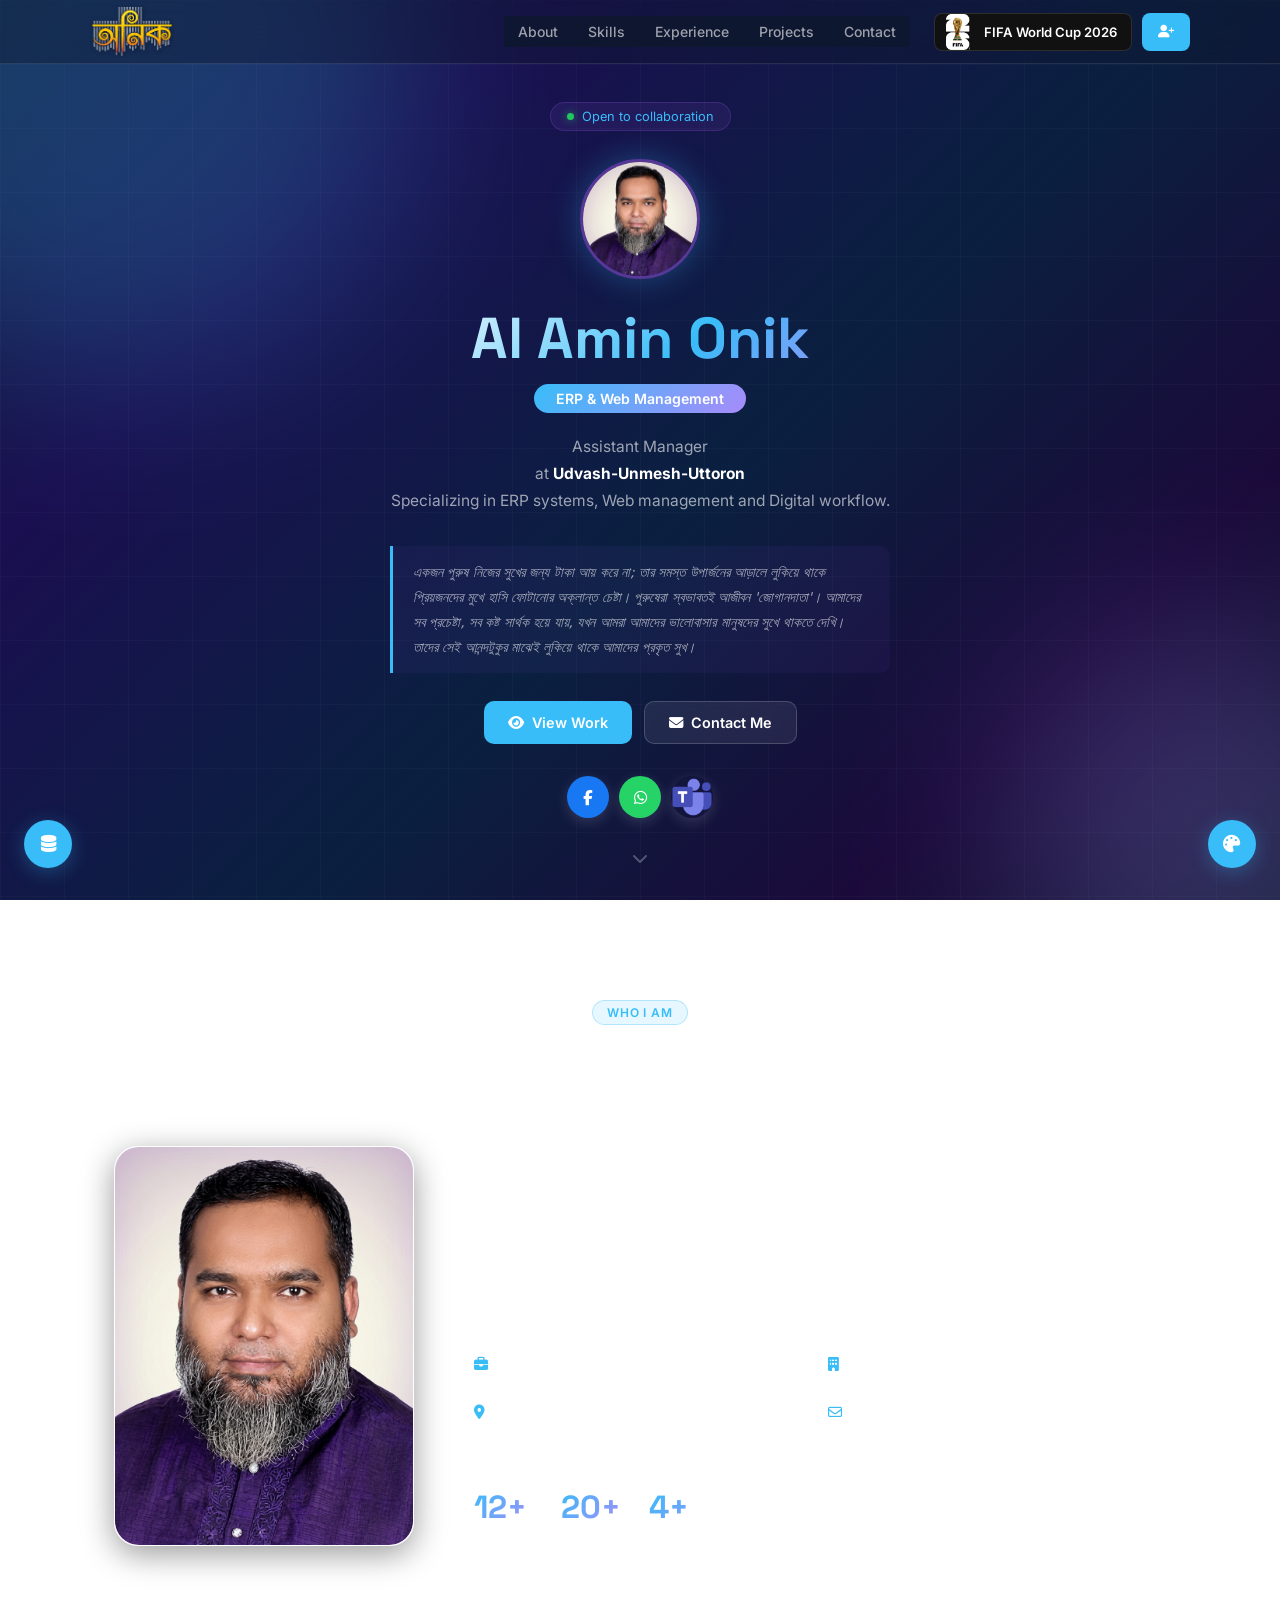
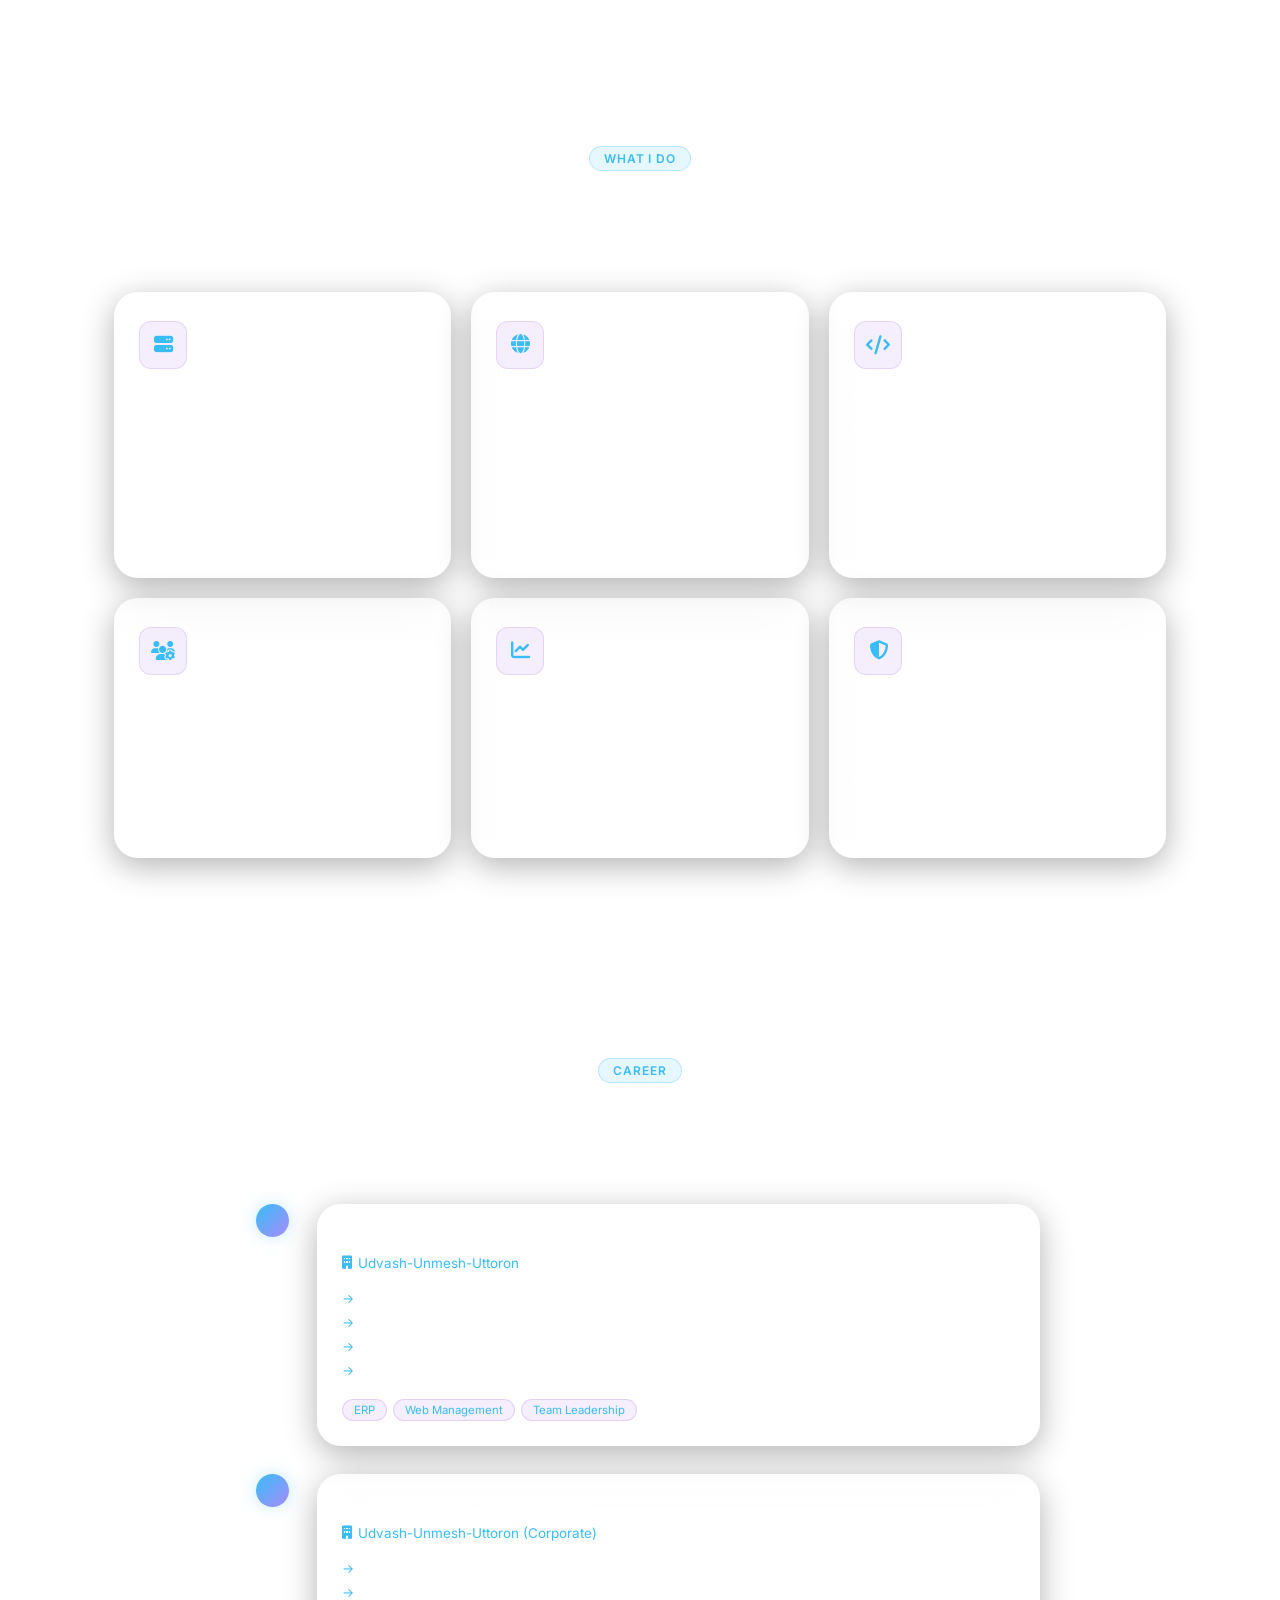
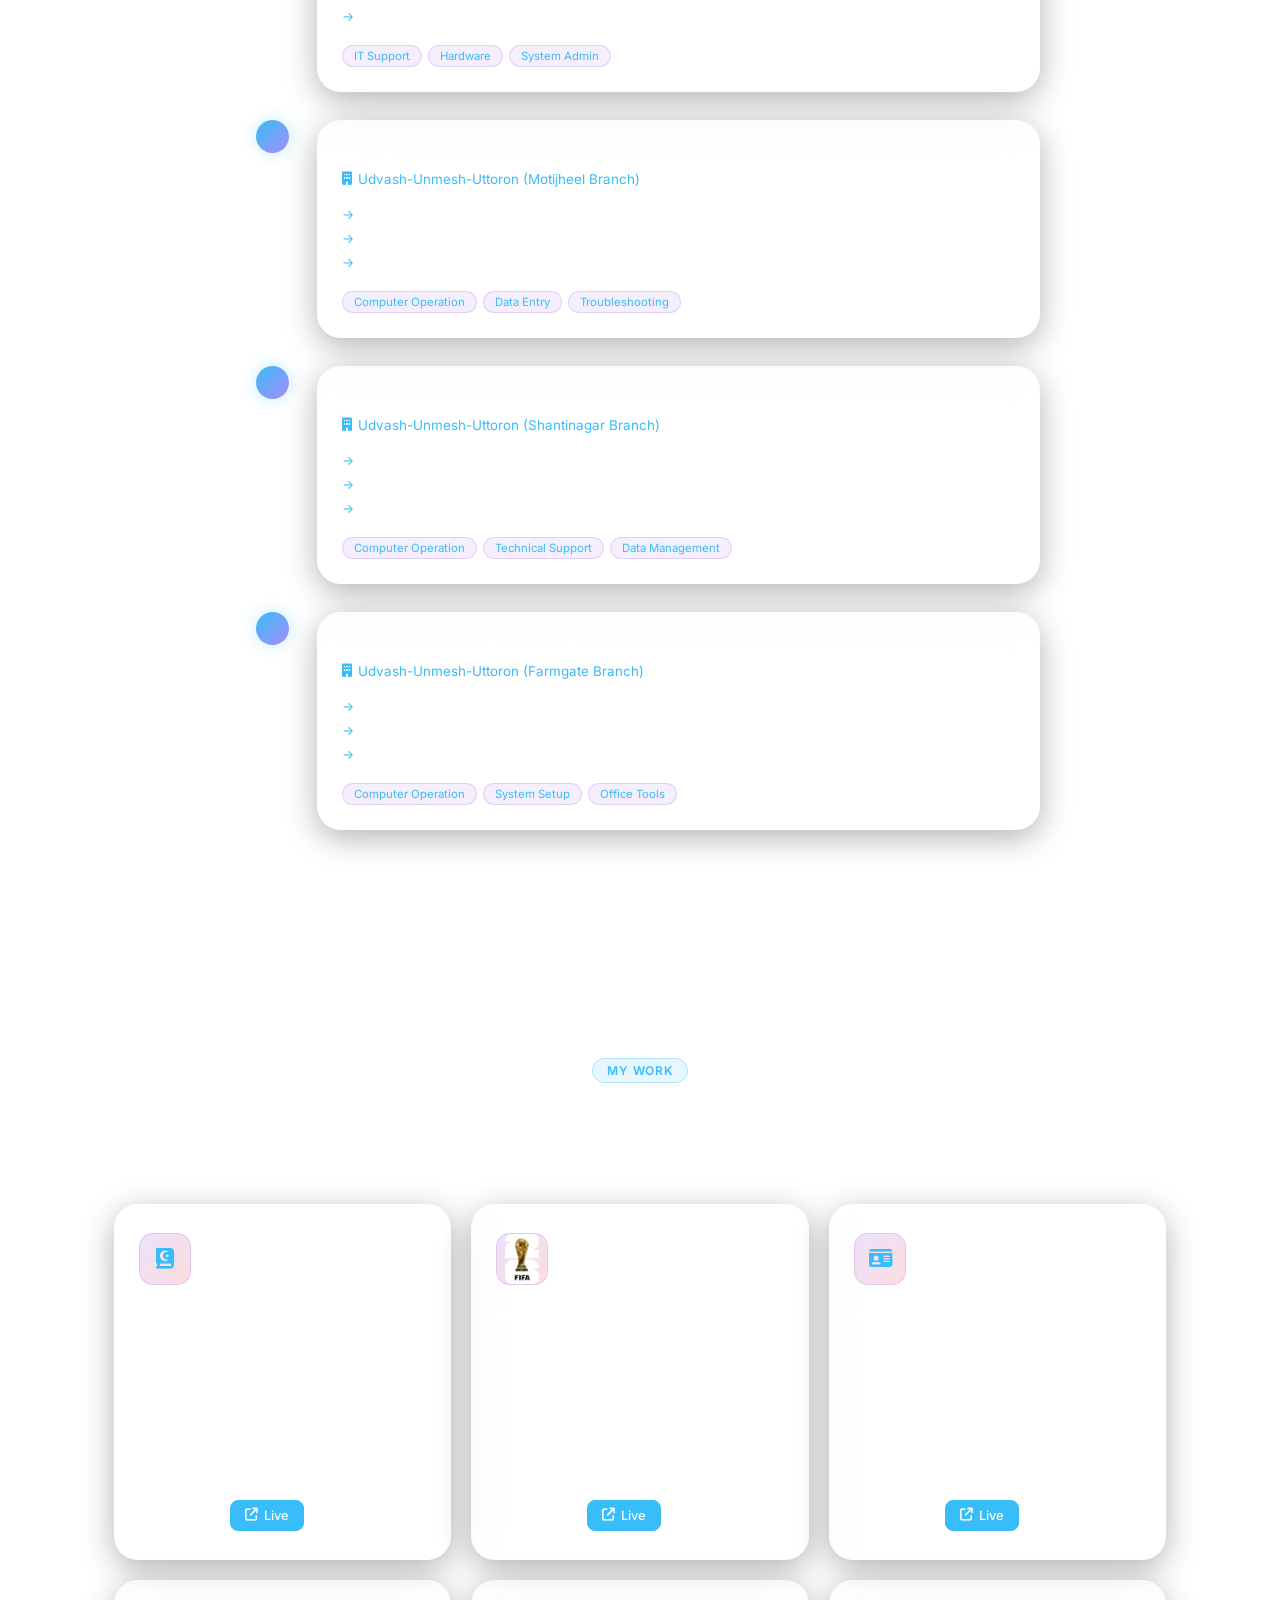
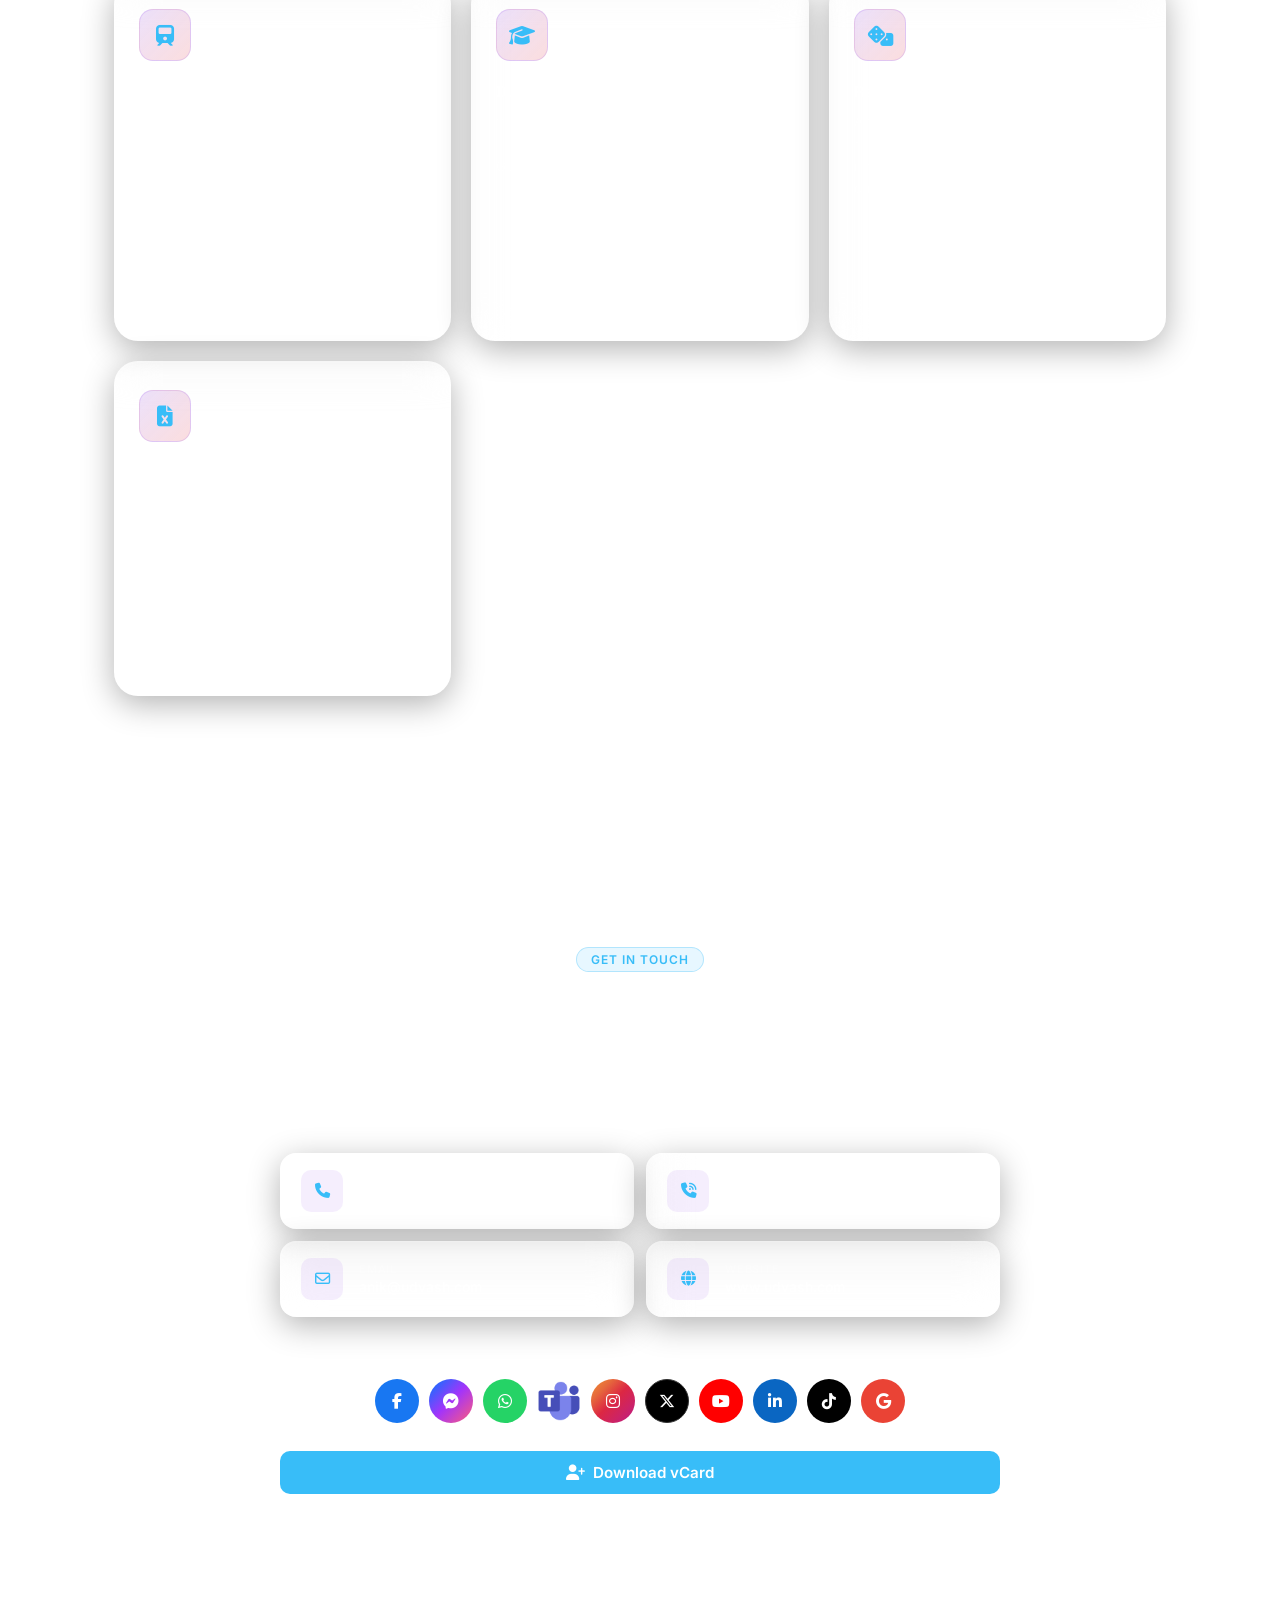
==== commit 8973677d: "Add: Personal quote block in hero section" ====
--- a/index.html
+++ b/index.html
@@ -50,7 +50,7 @@
       </ul>
 
       <div class="nav-actions">
-        <a href="https://onikcreation.github.io/fifa-world-cup-2026/index.html" target="_blank" rel="noopener" class="nav-fifa-btn">
+        <a href="https://onikcreation.github.io/fifa26/index.html" target="_blank" rel="noopener" class="nav-fifa-btn">
           <img src="assets/FifaWC26Logo.png" alt="FIFA WC26" class="fifa-btn-logo" />
           <span>FIFA World Cup 2026</span>
         </a>
@@ -94,6 +94,10 @@
           at <strong>Udvash-Unmesh-Uttoron</strong><br>
           Specializing in ERP systems, Web management and Digital workflow.
         </p>
+
+        <blockquote class="hero-quote">
+          একজন পুরুষ নিজের সুখের জন্য টাকা আয় করে না; তার সমস্ত উপার্জনের আড়ালে লুকিয়ে থাকে প্রিয়জনদের মুখে হাসি ফোটানোর অক্লান্ত চেষ্টা। পুরুষেরা স্বভাবতই আজীবন 'জোগানদাতা'। আমাদের সব প্রচেষ্টা, সব কষ্ট সার্থক হয়ে যায়, যখন আমরা আমাদের ভালোবাসার মানুষদের সুখে থাকতে দেখি। তাদের সেই আনন্দটুকুর মাঝেই লুকিয়ে থাকে আমাদের প্রকৃত সুখ।
+        </blockquote>
 
         <div class="hero-actions">
           <a href="#projects" class="btn btn-primary">
@@ -430,7 +434,7 @@
             </div>
             <div class="project-links">
               <a href="#" class="project-link disabled"><i class="fa-brands fa-github"></i> Code</a>
-              <a href="https://onikcreation.com/The_Holy_Quran/" target="_blank" rel="noopener" class="project-link primary"><i class="fa-solid fa-arrow-up-right-from-square"></i> Live</a>
+              <a href="https://onikcreation.com/Quran/" target="_blank" rel="noopener" class="project-link primary"><i class="fa-solid fa-arrow-up-right-from-square"></i> Live</a>
             </div>
           </div>
         </div>
@@ -445,7 +449,7 @@
             </div>
             <div class="project-links">
               <a href="#" class="project-link disabled"><i class="fa-brands fa-github"></i> Code</a>
-              <a href="https://onikcreation.github.io/fifa-world-cup-2026/index.html" target="_blank" rel="noopener" class="project-link primary"><i class="fa-solid fa-arrow-up-right-from-square"></i> Live</a>
+              <a href="https://onikcreation.github.io/fifa26/index.html" target="_blank" rel="noopener" class="project-link primary"><i class="fa-solid fa-arrow-up-right-from-square"></i> Live</a>
             </div>
           </div>
         </div>
@@ -460,7 +464,7 @@
             </div>
             <div class="project-links">
               <a href="#" class="project-link disabled"><i class="fa-brands fa-github"></i> Code</a>
-              <a href="https://onikcreation.github.io/Digital_V_Card/" target="_blank" rel="noopener" class="project-link primary"><i class="fa-solid fa-arrow-up-right-from-square"></i> Live</a>
+              <a href="https://onikcreation.github.io/VCard/" target="_blank" rel="noopener" class="project-link primary"><i class="fa-solid fa-arrow-up-right-from-square"></i> Live</a>
             </div>
           </div>
         </div>
--- a/style.css
+++ b/style.css
@@ -461,6 +461,20 @@
 }
 
 .hero-bio strong { color: var(--text); }
+
+.hero-quote {
+  margin: 0 auto 28px;
+  max-width: 500px;
+  padding: 14px 18px 14px 20px;
+  border-left: 3px solid var(--accent);
+  background: rgba(155, 89, 232, 0.06);
+  border-radius: 0 10px 10px 0;
+  font-size: 0.86rem;
+  font-style: italic;
+  color: var(--text-muted);
+  line-height: 1.8;
+  text-align: left;
+}
 
 .hero-actions {
   display: flex;
